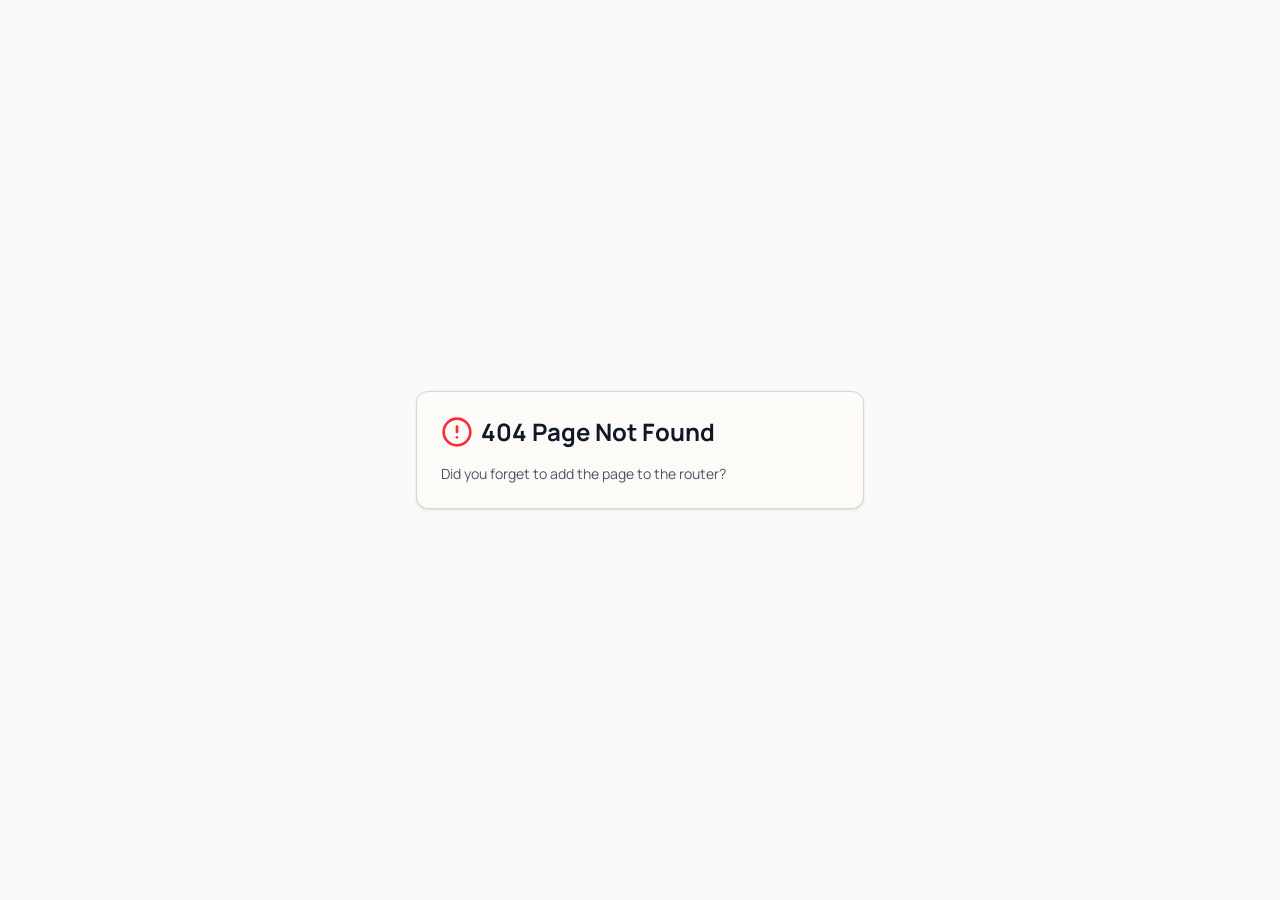
==== index.html @ 112f2d13 "Publish simple personal portfolio" ====
<!DOCTYPE html>
<html lang="en">
  <head>
    <meta charset="UTF-8" />
    <meta name="viewport" content="width=device-width, initial-scale=1.0, maximum-scale=1" />
    <title>Ayush Ganesh Singasane — Portfolio</title>
    <meta name="description" content="Ayush Ganesh Singasane — Portfolio — built on Replit. Update this description to reflect the app." />
    <meta name="robots" content="index, follow" />
    <meta property="og:title" content="Ayush Ganesh Singasane — Portfolio" />
    <meta property="og:description" content="Ayush Ganesh Singasane — Portfolio — built on Replit. Update this description to reflect the app." />
    <meta property="og:type" content="website" />
    <meta name="twitter:card" content="summary_large_image" />
    <meta name="twitter:title" content="Ayush Ganesh Singasane — Portfolio" />
    <meta name="twitter:description" content="Ayush Ganesh Singasane — Portfolio — built on Replit. Update this description to reflect the app." />
    <link rel="icon" type="image/svg+xml" href="/favicon.svg" />
    <link rel="preconnect" href="https://fonts.googleapis.com">
    <link rel="preconnect" href="https://fonts.gstatic.com" crossorigin>
    <link href="https://fonts.googleapis.com/css2?family=Inter:wght@400;500;600;700&display=swap" rel="stylesheet">
    <script type="module" crossorigin src="/assets/index-B_74BCrh.js"></script>
    <link rel="stylesheet" crossorigin href="/assets/index-BmL-UYQY.css">
  </head>
  <body>
    <div id="root"></div>
  </body>
</html>
---- assets/index-BmL-UYQY.css ----
@import"https://fonts.googleapis.com/css2?family=DM+Mono:wght@400;500&family=Manrope:wght@400;500;600;700;800&display=swap";@layer components;@layer properties{@supports (((-webkit-hyphens:none)) and (not (margin-trim:inline))) or ((-moz-orient:inline) and (not (color:rgb(from red r g b)))){*,:before,:after,::backdrop{--tw-translate-x:0;--tw-translate-y:0;--tw-translate-z:0;--tw-rotate-x:initial;--tw-rotate-y:initial;--tw-rotate-z:initial;--tw-skew-x:initial;--tw-skew-y:initial;--tw-space-y-reverse:0;--tw-space-x-reverse:0;--tw-border-style:solid;--tw-leading:initial;--tw-font-weight:initial;--tw-tracking:initial;--tw-ordinal:initial;--tw-slashed-zero:initial;--tw-numeric-figure:initial;--tw-numeric-spacing:initial;--tw-numeric-fraction:initial;--tw-shadow:0 0 #0000;--tw-shadow-color:initial;--tw-shadow-alpha:100%;--tw-inset-shadow:0 0 #0000;--tw-inset-shadow-color:initial;--tw-inset-shadow-alpha:100%;--tw-ring-color:initial;--tw-ring-shadow:0 0 #0000;--tw-inset-ring-color:initial;--tw-inset-ring-shadow:0 0 #0000;--tw-ring-inset:initial;--tw-ring-offset-width:0px;--tw-ring-offset-color:#fff;--tw-ring-offset-shadow:0 0 #0000;--tw-outline-style:solid;--tw-duration:initial;--tw-ease:initial;--tw-content:"";--tw-animation-delay:0s;--tw-animation-direction:normal;--tw-animation-duration:initial;--tw-animation-fill-mode:none;--tw-animation-iteration-count:1;--tw-enter-blur:0;--tw-enter-opacity:1;--tw-enter-rotate:0;--tw-enter-scale:1;--tw-enter-translate-x:0;--tw-enter-translate-y:0;--tw-exit-blur:0;--tw-exit-opacity:1;--tw-exit-rotate:0;--tw-exit-scale:1;--tw-exit-translate-x:0;--tw-exit-translate-y:0}}}@layer theme{:root,:host{--color-red-50:oklch(97.1% .013 17.38);--color-red-300:oklch(80.8% .114 19.571);--color-red-400:oklch(70.4% .191 22.216);--color-red-500:oklch(63.7% .237 25.331);--color-red-600:oklch(57.7% .245 27.325);--color-gray-50:oklch(98.5% .002 247.839);--color-gray-100:oklch(96.7% .003 264.542);--color-gray-600:oklch(44.6% .03 256.802);--color-gray-700:oklch(37.3% .034 259.733);--color-gray-800:oklch(27.8% .033 256.848);--color-gray-900:oklch(21% .034 264.665);--color-black:#000;--color-white:#fff;--spacing:.25rem;--container-sm:24rem;--container-md:28rem;--container-lg:32rem;--text-xs:.75rem;--text-xs--line-height:calc(1 / .75);--text-sm:.875rem;--text-sm--line-height:calc(1.25 / .875);--text-base:1rem;--text-base--line-height: 1.5 ;--text-lg:1.125rem;--text-lg--line-height:calc(1.75 / 1.125);--text-xl:1.25rem;--text-xl--line-height:calc(1.75 / 1.25);--text-2xl:1.5rem;--text-2xl--line-height:calc(2 / 1.5);--font-weight-normal:400;--font-weight-medium:500;--font-weight-semibold:600;--font-weight-bold:700;--tracking-tight:-.025em;--tracking-widest:.1em;--leading-snug:1.375;--leading-normal:1.5;--leading-relaxed:1.625;--radius-sm:.25rem;--radius-md:.375rem;--radius-xl:.75rem;--ease-in-out:cubic-bezier(.4, 0, .2, 1);--animate-spin:spin 1s linear infinite;--animate-pulse:pulse 2s cubic-bezier(.4, 0, .6, 1) infinite;--aspect-video:16 / 9;--default-transition-duration:.15s;--default-transition-timing-function:cubic-bezier(.4, 0, .2, 1);--default-font-family:var(--app-font-sans);--default-mono-font-family:var(--app-font-mono);--color-border:hsl(var(--border))}}@layer base{*,:after,:before,::backdrop{box-sizing:border-box;border:0 solid;margin:0;padding:0}::file-selector-button{box-sizing:border-box;border:0 solid;margin:0;padding:0}html,:host{-webkit-text-size-adjust:100%;tab-size:4;line-height:1.5;font-family:var(--default-font-family,-apple-system, BlinkMacSystemFont, "Segoe UI", Roboto, "Helvetica Neue", "Noto Sans", Arial, sans-serif, "Apple Color Emoji", "Segoe UI Emoji", "Segoe UI Symbol", "Noto Color Emoji");font-feature-settings:var(--default-font-feature-settings,normal);font-variation-settings:var(--default-font-variation-settings,normal);-webkit-tap-highlight-color:transparent}hr{height:0;color:inherit;border-top-width:1px}abbr:where([title]){-webkit-text-decoration:underline dotted;text-decoration:underline dotted}h1,h2,h3,h4,h5,h6{font-size:inherit;font-weight:inherit}a{color:inherit;-webkit-text-decoration:inherit;text-decoration:inherit}b,strong{font-weight:bolder}code,kbd,samp,pre{font-family:var(--default-mono-font-family,ui-monospace, SFMono-Regular, Menlo, Monaco, Consolas, "Liberation Mono", "Courier New", monospace);font-feature-settings:var(--default-mono-font-feature-settings,normal);font-variation-settings:var(--default-mono-font-variation-settings,normal);font-size:1em}small{font-size:80%}sub,sup{vertical-align:baseline;font-size:75%;line-height:0;position:relative}sub{bottom:-.25em}sup{top:-.5em}table{text-indent:0;border-color:inherit;border-collapse:collapse}:-moz-focusring:where(:not(iframe)){outline:auto}progress{vertical-align:baseline}summary{display:list-item}ol,ul,menu{list-style:none}img,svg,video,canvas,audio,iframe,embed,object{vertical-align:middle;display:block}img,video{max-width:100%;height:auto}button,input,select,optgroup,textarea{font:inherit;font-feature-settings:inherit;font-variation-settings:inherit;letter-spacing:inherit;color:inherit;opacity:1;background-color:#0000;border-radius:0}::file-selector-button{font:inherit;font-feature-settings:inherit;font-variation-settings:inherit;letter-spacing:inherit;color:inherit;opacity:1;background-color:#0000;border-radius:0}:where(select:is([multiple],[size])) optgroup{font-weight:bolder}:where(select:is([multiple],[size])) optgroup option{padding-inline-start:20px}::file-selector-button{margin-inline-end:4px}::placeholder{opacity:1}@supports (not ((-webkit-appearance:-apple-pay-button))) or (contain-intrinsic-size:1px){::placeholder{color:currentColor}@supports (color:color-mix(in lab,red,red)){::placeholder{color:color-mix(in oklab,currentcolor 50%,transparent)}}}textarea{resize:vertical}::-webkit-search-decoration{-webkit-appearance:none}::-webkit-date-and-time-value{min-height:1lh;text-align:inherit}::-webkit-datetime-edit{display:inline-flex}::-webkit-datetime-edit-fields-wrapper{padding:0}::-webkit-datetime-edit{padding-block:0}::-webkit-datetime-edit-year-field{padding-block:0}::-webkit-datetime-edit-month-field{padding-block:0}::-webkit-datetime-edit-day-field{padding-block:0}::-webkit-datetime-edit-hour-field{padding-block:0}::-webkit-datetime-edit-minute-field{padding-block:0}::-webkit-datetime-edit-second-field{padding-block:0}::-webkit-datetime-edit-millisecond-field{padding-block:0}::-webkit-datetime-edit-meridiem-field{padding-block:0}::-webkit-calendar-picker-indicator{line-height:1}:-moz-ui-invalid{box-shadow:none}button,input:where([type=button],[type=reset],[type=submit]){appearance:button}::file-selector-button{appearance:button}::-webkit-inner-spin-button{height:auto}::-webkit-outer-spin-button{height:auto}[hidden]:where(:not([hidden=until-found])){display:none!important}*{border-color:hsl(var(--border))}html{scroll-behavior:smooth}body{background-color:hsl(var(--background));font-family:var(--app-font-sans);color:hsl(var(--foreground));-webkit-font-smoothing:antialiased;-moz-osx-font-smoothing:grayscale;min-width:320px;margin:0}a{color:inherit}::selection{background:hsl(var(--primary) / .18)}}@layer utilities{.\@container\/field-group{container:field-group/inline-size}.pointer-events-auto{pointer-events:auto}.pointer-events-none{pointer-events:none}.invisible{visibility:hidden}.sr-only{clip-path:inset(50%);white-space:nowrap;border-width:0;width:1px;height:1px;margin:-1px;padding:0;position:absolute;overflow:hidden}.absolute{position:absolute}.fixed{position:fixed}.relative{position:relative}.static{position:static}.inset-0{inset:0}.inset-x-0{inset-inline:0}.inset-y-0{inset-block:0}.-top-12{top:calc(var(--spacing) * -12)}.top-0{top:0}.top-1\.5{top:calc(var(--spacing) * 1.5)}.top-1\/2{top:50%}.top-2{top:calc(var(--spacing) * 2)}.top-3\.5{top:calc(var(--spacing) * 3.5)}.top-4{top:calc(var(--spacing) * 4)}.top-\[1px\]{top:1px}.top-\[50\%\]{top:50%}.top-\[60\%\]{top:60%}.top-full{top:100%}.-right-12{right:calc(var(--spacing) * -12)}.right-0{right:0}.right-1{right:var(--spacing)}.right-2{right:calc(var(--spacing) * 2)}.right-3{right:calc(var(--spacing) * 3)}.right-4{right:calc(var(--spacing) * 4)}.-bottom-12{bottom:calc(var(--spacing) * -12)}.bottom-0{bottom:0}.-left-12{left:calc(var(--spacing) * -12)}.left-0{left:0}.left-1\/2{left:50%}.left-2{left:calc(var(--spacing) * 2)}.left-\[50\%\]{left:50%}.z-10{z-index:10}.z-20{z-index:20}.z-50{z-index:50}.z-\[1\]{z-index:1}.z-\[100\]{z-index:100}.order-first{order:-9999}.order-last{order:9999}.\!m-0{margin:0!important}.-mx-1{margin-inline:calc(var(--spacing) * -1)}.mx-2{margin-inline:calc(var(--spacing) * 2)}.mx-3\.5{margin-inline:calc(var(--spacing) * 3.5)}.mx-4{margin-inline:calc(var(--spacing) * 4)}.mx-auto{margin-inline:auto}.-my-2{margin-block:calc(var(--spacing) * -2)}.my-0{margin-block:0}.my-0\.5{margin-block:calc(var(--spacing) * .5)}.my-1{margin-block:var(--spacing)}.-mt-4{margin-top:calc(var(--spacing) * -4)}.mt-1\.5{margin-top:calc(var(--spacing) * 1.5)}.mt-2{margin-top:calc(var(--spacing) * 2)}.mt-4{margin-top:calc(var(--spacing) * 4)}.mt-24{margin-top:calc(var(--spacing) * 24)}.mt-auto{margin-top:auto}.mr-2{margin-right:calc(var(--spacing) * 2)}.mb-1{margin-bottom:var(--spacing)}.mb-2{margin-bottom:calc(var(--spacing) * 2)}.mb-3{margin-bottom:calc(var(--spacing) * 3)}.mb-4{margin-bottom:calc(var(--spacing) * 4)}.-ml-4{margin-left:calc(var(--spacing) * -4)}.ml-1{margin-left:var(--spacing)}.ml-4{margin-left:calc(var(--spacing) * 4)}.ml-auto{margin-left:auto}.line-clamp-2{-webkit-line-clamp:2;-webkit-box-orient:vertical;display:-webkit-box;overflow:hidden}.block{display:block}.flex{display:flex}.grid{display:grid}.hidden{display:none}.inline-flex{display:inline-flex}.table{display:table}.aspect-square{aspect-ratio:1}.aspect-video{aspect-ratio:var(--aspect-video)}.size-4{width:calc(var(--spacing) * 4);height:calc(var(--spacing) * 4)}.size-6{width:calc(var(--spacing) * 6);height:calc(var(--spacing) * 6)}.size-8{width:calc(var(--spacing) * 8);height:calc(var(--spacing) * 8)}.size-10{width:calc(var(--spacing) * 10);height:calc(var(--spacing) * 10)}.size-\[--cell-size\]{width:--cell-size;height:--cell-size}.h-1\.5{height:calc(var(--spacing) * 1.5)}.h-2{height:calc(var(--spacing) * 2)}.h-2\.5{height:calc(var(--spacing) * 2.5)}.h-3{height:calc(var(--spacing) * 3)}.h-3\.5{height:calc(var(--spacing) * 3.5)}.h-4{height:calc(var(--spacing) * 4)}.h-5{height:calc(var(--spacing) * 5)}.h-6{height:calc(var(--spacing) * 6)}.h-7{height:calc(var(--spacing) * 7)}.h-8{height:calc(var(--spacing) * 8)}.h-9{height:calc(var(--spacing) * 9)}.h-10{height:calc(var(--spacing) * 10)}.h-12{height:calc(var(--spacing) * 12)}.h-\[--cell-size\]{height:--cell-size}.h-\[1px\]{height:1px}.h-\[var\(--radix-navigation-menu-viewport-height\)\]{height:var(--radix-navigation-menu-viewport-height)}.h-\[var\(--radix-select-trigger-height\)\]{height:var(--radix-select-trigger-height)}.h-auto{height:auto}.h-full{height:100%}.h-px{height:1px}.h-svh{height:100svh}.max-h-\[--radix-context-menu-content-available-height\]{max-height:--radix-context-menu-content-available-height}.max-h-\[--radix-select-content-available-height\]{max-height:--radix-select-content-available-height}.max-h-\[85vh\]{max-height:85vh}.max-h-\[300px\]{max-height:300px}.max-h-\[var\(--radix-dropdown-menu-content-available-height\)\]{max-height:var(--radix-dropdown-menu-content-available-height)}.max-h-screen{max-height:100vh}.min-h-0{min-height:0}.min-h-8{min-height:calc(var(--spacing) * 8)}.min-h-9{min-height:calc(var(--spacing) * 9)}.min-h-10{min-height:calc(var(--spacing) * 10)}.min-h-\[60px\]{min-height:60px}.min-h-screen{min-height:100vh}.min-h-svh{min-height:100svh}.w-0{width:0}.w-1{width:var(--spacing)}.w-2{width:calc(var(--spacing) * 2)}.w-2\.5{width:calc(var(--spacing) * 2.5)}.w-3{width:calc(var(--spacing) * 3)}.w-3\.5{width:calc(var(--spacing) * 3.5)}.w-3\/4{width:75%}.w-4{width:calc(var(--spacing) * 4)}.w-5{width:calc(var(--spacing) * 5)}.w-7{width:calc(var(--spacing) * 7)}.w-8{width:calc(var(--spacing) * 8)}.w-9{width:calc(var(--spacing) * 9)}.w-10{width:calc(var(--spacing) * 10)}.w-64{width:calc(var(--spacing) * 64)}.w-72{width:calc(var(--spacing) * 72)}.w-\[--cell-size\]{width:--cell-size}.w-\[1px\]{width:1px}.w-\[100px\]{width:100px}.w-\[var\(--sidebar-width\)\]{width:var(--sidebar-width)}.w-auto{width:auto}.w-fit{width:fit-content}.w-full{width:100%}.w-max{width:max-content}.w-px{width:1px}.max-w-\[var\(--skeleton-width\)\]{max-width:var(--skeleton-width)}.max-w-lg{max-width:var(--container-lg)}.max-w-max{max-width:max-content}.max-w-md{max-width:var(--container-md)}.max-w-sm{max-width:var(--container-sm)}.min-w-0{min-width:0}.min-w-5{min-width:calc(var(--spacing) * 5)}.min-w-8{min-width:calc(var(--spacing) * 8)}.min-w-9{min-width:calc(var(--spacing) * 9)}.min-w-10{min-width:calc(var(--spacing) * 10)}.min-w-\[--cell-size\]{min-width:--cell-size}.min-w-\[8rem\]{min-width:8rem}.min-w-\[12rem\]{min-width:12rem}.min-w-\[var\(--radix-select-trigger-width\)\]{min-width:var(--radix-select-trigger-width)}.flex-1{flex:1}.shrink-0{flex-shrink:0}.grow{flex-grow:1}.grow-0{flex-grow:0}.basis-full{flex-basis:100%}.caption-bottom{caption-side:bottom}.border-collapse{border-collapse:collapse}.origin-\[--radix-context-menu-content-transform-origin\]{transform-origin:--radix-context-menu-content-transform-origin}.origin-\[--radix-dropdown-menu-content-transform-origin\]{transform-origin:--radix-dropdown-menu-content-transform-origin}.origin-\[--radix-hover-card-content-transform-origin\]{transform-origin:--radix-hover-card-content-transform-origin}.origin-\[--radix-menubar-content-transform-origin\]{transform-origin:--radix-menubar-content-transform-origin}.origin-\[--radix-popover-content-transform-origin\]{transform-origin:--radix-popover-content-transform-origin}.origin-\[--radix-select-content-transform-origin\]{transform-origin:--radix-select-content-transform-origin}.origin-\[--radix-tooltip-content-transform-origin\]{transform-origin:--radix-tooltip-content-transform-origin}.-translate-x-1\/2{--tw-translate-x: -50% ;translate:var(--tw-translate-x) var(--tw-translate-y)}.-translate-x-px{--tw-translate-x:-1px;translate:var(--tw-translate-x) var(--tw-translate-y)}.translate-x-\[-50\%\]{--tw-translate-x:-50%;translate:var(--tw-translate-x) var(--tw-translate-y)}.translate-x-px{--tw-translate-x:1px;translate:var(--tw-translate-x) var(--tw-translate-y)}.-translate-y-1\/2{--tw-translate-y: -50% ;translate:var(--tw-translate-x) var(--tw-translate-y)}.translate-y-\[-50\%\]{--tw-translate-y:-50%;translate:var(--tw-translate-x) var(--tw-translate-y)}.rotate-45{rotate:45deg}.rotate-90{rotate:90deg}.transform{transform:var(--tw-rotate-x,) var(--tw-rotate-y,) var(--tw-rotate-z,) var(--tw-skew-x,) var(--tw-skew-y,)}.animate-caret-blink{animation:1.25s ease-out infinite caret-blink}.animate-in{animation:enter var(--tw-animation-duration,var(--tw-duration,.15s))var(--tw-ease,ease)var(--tw-animation-delay,0s)var(--tw-animation-iteration-count,1)var(--tw-animation-direction,normal)var(--tw-animation-fill-mode,none)}.animate-pulse{animation:var(--animate-pulse)}.animate-spin{animation:var(--animate-spin)}.cursor-default{cursor:default}.cursor-pointer{cursor:pointer}.cursor-text{cursor:text}.touch-none{touch-action:none}.resize-none{resize:none}.list-disc{list-style-type:disc}.list-none{list-style-type:none}.flex-col{flex-direction:column}.flex-col-reverse{flex-direction:column-reverse}.flex-row{flex-direction:row}.flex-wrap{flex-wrap:wrap}.place-content-center{place-content:center}.items-center{align-items:center}.items-end{align-items:flex-end}.items-start{align-items:flex-start}.items-stretch{align-items:stretch}.justify-between{justify-content:space-between}.justify-center{justify-content:center}.justify-start{justify-content:flex-start}.gap-1{gap:var(--spacing)}.gap-1\.5{gap:calc(var(--spacing) * 1.5)}.gap-2{gap:calc(var(--spacing) * 2)}.gap-2\.5{gap:calc(var(--spacing) * 2.5)}.gap-3{gap:calc(var(--spacing) * 3)}.gap-4{gap:calc(var(--spacing) * 4)}.gap-6{gap:calc(var(--spacing) * 6)}.gap-7{gap:calc(var(--spacing) * 7)}:where(.space-y-1\.5>:not(:last-child)){--tw-space-y-reverse:0;margin-block-start:calc(calc(var(--spacing) * 1.5) * var(--tw-space-y-reverse));margin-block-end:calc(calc(var(--spacing) * 1.5) * calc(1 - var(--tw-space-y-reverse)))}:where(.space-y-2>:not(:last-child)){--tw-space-y-reverse:0;margin-block-start:calc(calc(var(--spacing) * 2) * var(--tw-space-y-reverse));margin-block-end:calc(calc(var(--spacing) * 2) * calc(1 - var(--tw-space-y-reverse)))}:where(.space-x-1>:not(:last-child)){--tw-space-x-reverse:0;margin-inline-start:calc(var(--spacing) * var(--tw-space-x-reverse));margin-inline-end:calc(var(--spacing) * calc(1 - var(--tw-space-x-reverse)))}:where(.space-x-4>:not(:last-child)){--tw-space-x-reverse:0;margin-inline-start:calc(calc(var(--spacing) * 4) * var(--tw-space-x-reverse));margin-inline-end:calc(calc(var(--spacing) * 4) * calc(1 - var(--tw-space-x-reverse)))}.self-stretch{align-self:stretch}.overflow-auto{overflow:auto}.overflow-hidden{overflow:hidden}.overflow-x-auto{overflow-x:auto}.overflow-x-hidden{overflow-x:hidden}.overflow-y-auto{overflow-y:auto}.rounded{border-radius:.25rem}.rounded-\[2px\]{border-radius:2px}.rounded-\[calc\(var\(--radius\)-5px\)\]{border-radius:calc(var(--radius) - 5px)}.rounded-\[inherit\]{border-radius:inherit}.rounded-full{border-radius:3.40282e38px}.rounded-lg{border-radius:var(--radius)}.rounded-md{border-radius:var(--radius-md)}.rounded-none{border-radius:0}.rounded-sm{border-radius:var(--radius-sm)}.rounded-xl{border-radius:var(--radius-xl)}.rounded-t-\[10px\]{border-top-left-radius:10px;border-top-right-radius:10px}.rounded-l-md{border-top-left-radius:var(--radius-md);border-bottom-left-radius:var(--radius-md)}.rounded-tl-sm{border-top-left-radius:var(--radius-sm)}.rounded-r-md{border-top-right-radius:var(--radius-md);border-bottom-right-radius:var(--radius-md)}.border{border-style:var(--tw-border-style);border-width:1px}.border-0{border-style:var(--tw-border-style);border-width:0}.border-2{border-style:var(--tw-border-style);border-width:2px}.border-\[1\.5px\]{border-style:var(--tw-border-style);border-width:1.5px}.border-y{border-block-style:var(--tw-border-style);border-block-width:1px}.border-t{border-top-style:var(--tw-border-style);border-top-width:1px}.border-r{border-right-style:var(--tw-border-style);border-right-width:1px}.border-b{border-bottom-style:var(--tw-border-style);border-bottom-width:1px}.border-l{border-left-style:var(--tw-border-style);border-left-width:1px}.border-dashed{--tw-border-style:dashed;border-style:dashed}.\[border-color\:var\(--badge-outline\)\]{border-color:var(--badge-outline)}.\[border-color\:var\(--button-outline\)\]{border-color:var(--button-outline)}.border-\[--color-border\]{border-color:--color-border}.border-border,.border-border\/50{border-color:hsl(var(--border))}@supports (color:color-mix(in lab,red,red)){.border-border\/50{border-color:color-mix(in oklab,hsl(var(--border)) 50%,transparent)}}.border-input{border-color:hsl(var(--input))}.border-primary,.border-primary\/50{border-color:hsl(var(--primary))}@supports (color:color-mix(in lab,red,red)){.border-primary\/50{border-color:color-mix(in oklab,hsl(var(--primary)) 50%,transparent)}}.border-transparent{border-color:#0000}.border-t-transparent{border-top-color:#0000}.border-l-transparent{border-left-color:#0000}.bg-\[--color-bg\]{background-color:--color-bg}.bg-accent{background-color:hsl(var(--accent))}.bg-background{background-color:hsl(var(--background))}.bg-black\/80{background-color:#000c}@supports (color:color-mix(in lab,red,red)){.bg-black\/80{background-color:color-mix(in oklab,var(--color-black) 80%,transparent)}}.bg-border{background-color:hsl(var(--border))}.bg-card{background-color:hsl(var(--card))}.bg-foreground{background-color:hsl(var(--foreground))}.bg-gray-50{background-color:var(--color-gray-50)}.bg-gray-100{background-color:var(--color-gray-100)}.bg-gray-900{background-color:var(--color-gray-900)}.bg-input{background-color:hsl(var(--input))}.bg-muted,.bg-muted\/50{background-color:hsl(var(--muted))}@supports (color:color-mix(in lab,red,red)){.bg-muted\/50{background-color:color-mix(in oklab,hsl(var(--muted)) 50%,transparent)}}.bg-primary,.bg-primary\/10{background-color:hsl(var(--primary))}@supports (color:color-mix(in lab,red,red)){.bg-primary\/10{background-color:color-mix(in oklab,hsl(var(--primary)) 10%,transparent)}}.bg-primary\/20{background-color:hsl(var(--primary))}@supports (color:color-mix(in lab,red,red)){.bg-primary\/20{background-color:color-mix(in oklab,hsl(var(--primary)) 20%,transparent)}}.bg-secondary{background-color:hsl(var(--secondary))}.bg-transparent{background-color:#0000}.fill-current{fill:currentColor}.fill-primary{fill:hsl(var(--primary))}.p-0{padding:0}.p-1{padding:var(--spacing)}.p-2{padding:calc(var(--spacing) * 2)}.p-3{padding:calc(var(--spacing) * 3)}.p-4{padding:calc(var(--spacing) * 4)}.p-6{padding:calc(var(--spacing) * 6)}.p-\[1px\]{padding:1px}.px-1{padding-inline:var(--spacing)}.px-1\.5{padding-inline:calc(var(--spacing) * 1.5)}.px-2{padding-inline:calc(var(--spacing) * 2)}.px-2\.5{padding-inline:calc(var(--spacing) * 2.5)}.px-3{padding-inline:calc(var(--spacing) * 3)}.px-4{padding-inline:calc(var(--spacing) * 4)}.px-8{padding-inline:calc(var(--spacing) * 8)}.px-\[--cell-size\]{padding-inline:--cell-size}.py-0\.5{padding-block:calc(var(--spacing) * .5)}.py-1{padding-block:var(--spacing)}.py-1\.5{padding-block:calc(var(--spacing) * 1.5)}.py-2{padding-block:calc(var(--spacing) * 2)}.py-3{padding-block:calc(var(--spacing) * 3)}.py-4{padding-block:calc(var(--spacing) * 4)}.py-6{padding-block:calc(var(--spacing) * 6)}.pt-0{padding-top:0}.pt-3{padding-top:calc(var(--spacing) * 3)}.pt-4{padding-top:calc(var(--spacing) * 4)}.pt-6{padding-top:calc(var(--spacing) * 6)}.pr-1{padding-right:var(--spacing)}.pr-2{padding-right:calc(var(--spacing) * 2)}.pr-2\.5{padding-right:calc(var(--spacing) * 2.5)}.pr-3{padding-right:calc(var(--spacing) * 3)}.pr-8{padding-right:calc(var(--spacing) * 8)}.pb-3{padding-bottom:calc(var(--spacing) * 3)}.pb-4{padding-bottom:calc(var(--spacing) * 4)}.pl-2{padding-left:calc(var(--spacing) * 2)}.pl-2\.5{padding-left:calc(var(--spacing) * 2.5)}.pl-3{padding-left:calc(var(--spacing) * 3)}.pl-4{padding-left:calc(var(--spacing) * 4)}.pl-8{padding-left:calc(var(--spacing) * 8)}.text-center{text-align:center}.text-left{text-align:left}.align-middle{vertical-align:middle}.font-mono{font-family:var(--app-font-mono)}.font-sans{font-family:var(--app-font-sans)}.text-2xl{font-size:var(--text-2xl);line-height:var(--tw-leading,var(--text-2xl--line-height))}.text-base{font-size:var(--text-base);line-height:var(--tw-leading,var(--text-base--line-height))}.text-lg{font-size:var(--text-lg);line-height:var(--tw-leading,var(--text-lg--line-height))}.text-sm{font-size:var(--text-sm);line-height:var(--tw-leading,var(--text-sm--line-height))}.text-sm\/relaxed{font-size:var(--text-sm);line-height:var(--leading-relaxed)}.text-xl{font-size:var(--text-xl);line-height:var(--tw-leading,var(--text-xl--line-height))}.text-xs{font-size:var(--text-xs);line-height:var(--tw-leading,var(--text-xs--line-height))}.text-\[0\.8rem\]{font-size:.8rem}.leading-none{--tw-leading:1;line-height:1}.leading-normal{--tw-leading:var(--leading-normal);line-height:var(--leading-normal)}.leading-snug{--tw-leading:var(--leading-snug);line-height:var(--leading-snug)}.font-bold{--tw-font-weight:var(--font-weight-bold);font-weight:var(--font-weight-bold)}.font-medium{--tw-font-weight:var(--font-weight-medium);font-weight:var(--font-weight-medium)}.font-normal{--tw-font-weight:var(--font-weight-normal);font-weight:var(--font-weight-normal)}.font-semibold{--tw-font-weight:var(--font-weight-semibold);font-weight:var(--font-weight-semibold)}.tracking-tight{--tw-tracking:var(--tracking-tight);letter-spacing:var(--tracking-tight)}.tracking-widest{--tw-tracking:var(--tracking-widest);letter-spacing:var(--tracking-widest)}.text-balance{text-wrap:balance}.break-words{overflow-wrap:break-word}.whitespace-nowrap{white-space:nowrap}.text-accent-foreground{color:hsl(var(--accent-foreground))}.text-card-foreground{color:hsl(var(--card-foreground))}.text-current{color:currentColor}.text-foreground,.text-foreground\/50{color:hsl(var(--foreground))}@supports (color:color-mix(in lab,red,red)){.text-foreground\/50{color:color-mix(in oklab,hsl(var(--foreground)) 50%,transparent)}}.text-gray-600{color:var(--color-gray-600)}.text-gray-800{color:var(--color-gray-800)}.text-gray-900{color:var(--color-gray-900)}.text-muted-foreground{color:hsl(var(--muted-foreground))}.text-primary{color:hsl(var(--primary))}.text-primary-foreground{color:hsl(var(--primary-foreground))}.text-red-500{color:var(--color-red-500)}.text-secondary-foreground{color:hsl(var(--secondary-foreground))}.text-white{color:var(--color-white)}.tabular-nums{--tw-numeric-spacing:tabular-nums;font-variant-numeric:var(--tw-ordinal,) var(--tw-slashed-zero,) var(--tw-numeric-figure,) var(--tw-numeric-spacing,) var(--tw-numeric-fraction,)}.underline-offset-4{text-underline-offset:4px}.opacity-0{opacity:0}.opacity-50{opacity:.5}.opacity-60{opacity:.6}.opacity-70{opacity:.7}.opacity-90{opacity:.9}.shadow{--tw-shadow:0 1px 3px 0 var(--tw-shadow-color,#0000001a), 0 1px 2px -1px var(--tw-shadow-color,#0000001a);box-shadow:var(--tw-inset-shadow),var(--tw-inset-ring-shadow),var(--tw-ring-offset-shadow),var(--tw-ring-shadow),var(--tw-shadow)}.shadow-\[0_0_0_1px_hsl\(var\(--sidebar-border\)\)\]{--tw-shadow:0 0 0 1px var(--tw-shadow-color,hsl(var(--sidebar-border)));box-shadow:var(--tw-inset-shadow),var(--tw-inset-ring-shadow),var(--tw-ring-offset-shadow),var(--tw-ring-shadow),var(--tw-shadow)}.shadow-lg{--tw-shadow:0 10px 15px -3px var(--tw-shadow-color,#0000001a), 0 4px 6px -4px var(--tw-shadow-color,#0000001a);box-shadow:var(--tw-inset-shadow),var(--tw-inset-ring-shadow),var(--tw-ring-offset-shadow),var(--tw-ring-shadow),var(--tw-shadow)}.shadow-md{--tw-shadow:0 4px 6px -1px var(--tw-shadow-color,#0000001a), 0 2px 4px -2px var(--tw-shadow-color,#0000001a);box-shadow:var(--tw-inset-shadow),var(--tw-inset-ring-shadow),var(--tw-ring-offset-shadow),var(--tw-ring-shadow),var(--tw-shadow)}.shadow-none{--tw-shadow:0 0 #0000;box-shadow:var(--tw-inset-shadow),var(--tw-inset-ring-shadow),var(--tw-ring-offset-shadow),var(--tw-ring-shadow),var(--tw-shadow)}.shadow-sm{--tw-shadow:0 1px 3px 0 var(--tw-shadow-color,#0000001a), 0 1px 2px -1px var(--tw-shadow-color,#0000001a);box-shadow:var(--tw-inset-shadow),var(--tw-inset-ring-shadow),var(--tw-ring-offset-shadow),var(--tw-ring-shadow),var(--tw-shadow)}.shadow-xl{--tw-shadow:0 20px 25px -5px var(--tw-shadow-color,#0000001a), 0 8px 10px -6px var(--tw-shadow-color,#0000001a);box-shadow:var(--tw-inset-shadow),var(--tw-inset-ring-shadow),var(--tw-ring-offset-shadow),var(--tw-ring-shadow),var(--tw-shadow)}.shadow-xs{--tw-shadow:0 1px 2px 0 var(--tw-shadow-color,#0000000d);box-shadow:var(--tw-inset-shadow),var(--tw-inset-ring-shadow),var(--tw-ring-offset-shadow),var(--tw-ring-shadow),var(--tw-shadow)}.ring-0{--tw-ring-shadow:var(--tw-ring-inset,) 0 0 0 calc(0px + var(--tw-ring-offset-width)) var(--tw-ring-color,currentcolor);box-shadow:var(--tw-inset-shadow),var(--tw-inset-ring-shadow),var(--tw-ring-offset-shadow),var(--tw-ring-shadow),var(--tw-shadow)}.ring-1{--tw-ring-shadow:var(--tw-ring-inset,) 0 0 0 calc(1px + var(--tw-ring-offset-width)) var(--tw-ring-color,currentcolor);box-shadow:var(--tw-inset-shadow),var(--tw-inset-ring-shadow),var(--tw-ring-offset-shadow),var(--tw-ring-shadow),var(--tw-shadow)}.ring-ring{--tw-ring-color:hsl(var(--ring))}.ring-offset-background{--tw-ring-offset-color:hsl(var(--background))}.outline-hidden{--tw-outline-style:none;outline-style:none}@media(forced-colors:active){.outline-hidden{outline-offset:2px;outline:2px solid #0000}}.outline{outline-style:var(--tw-outline-style);outline-width:1px}.outline-2{outline-style:var(--tw-outline-style);outline-width:2px}.outline-offset-2{outline-offset:2px}.outline-transparent{outline-color:#0000}.transition{transition-property:color,background-color,border-color,outline-color,text-decoration-color,fill,stroke,--tw-gradient-from,--tw-gradient-via,--tw-gradient-to,opacity,box-shadow,transform,translate,scale,rotate,filter,-webkit-backdrop-filter,backdrop-filter,display,content-visibility,overlay,pointer-events;transition-timing-function:var(--tw-ease,var(--default-transition-timing-function));transition-duration:var(--tw-duration,var(--default-transition-duration))}.transition-\[color\,box-shadow\]{transition-property:color,box-shadow;transition-timing-function:var(--tw-ease,var(--default-transition-timing-function));transition-duration:var(--tw-duration,var(--default-transition-duration))}.transition-\[left\,right\,width\]{transition-property:left,right,width;transition-timing-function:var(--tw-ease,var(--default-transition-timing-function));transition-duration:var(--tw-duration,var(--default-transition-duration))}.transition-\[margin\,opacity\]{transition-property:margin,opacity;transition-timing-function:var(--tw-ease,var(--default-transition-timing-function));transition-duration:var(--tw-duration,var(--default-transition-duration))}.transition-\[width\,height\,padding\]{transition-property:width,height,padding;transition-timing-function:var(--tw-ease,var(--default-transition-timing-function));transition-duration:var(--tw-duration,var(--default-transition-duration))}.transition-\[width\]{transition-property:width;transition-timing-function:var(--tw-ease,var(--default-transition-timing-function));transition-duration:var(--tw-duration,var(--default-transition-duration))}.transition-all{transition-property:all;transition-timing-function:var(--tw-ease,var(--default-transition-timing-function));transition-duration:var(--tw-duration,var(--default-transition-duration))}.transition-colors{transition-property:color,background-color,border-color,outline-color,text-decoration-color,fill,stroke,--tw-gradient-from,--tw-gradient-via,--tw-gradient-to;transition-timing-function:var(--tw-ease,var(--default-transition-timing-function));transition-duration:var(--tw-duration,var(--default-transition-duration))}.transition-opacity{transition-property:opacity;transition-timing-function:var(--tw-ease,var(--default-transition-timing-function));transition-duration:var(--tw-duration,var(--default-transition-duration))}.transition-transform{transition-property:transform,translate,scale,rotate;transition-timing-function:var(--tw-ease,var(--default-transition-timing-function));transition-duration:var(--tw-duration,var(--default-transition-duration))}.delay-1{transition-delay:1ms}.delay-2{transition-delay:2ms}.duration-100{--tw-duration:.1s;transition-duration:.1s}.duration-200{--tw-duration:.2s;transition-duration:.2s}.duration-300{--tw-duration:.3s;transition-duration:.3s}.duration-1000{--tw-duration:1s;transition-duration:1s}.ease-in-out{--tw-ease:var(--ease-in-out);transition-timing-function:var(--ease-in-out)}.ease-linear{--tw-ease:linear;transition-timing-function:linear}.delay-1{--tw-animation-delay: 1ms ;animation-delay:1ms}.delay-2{--tw-animation-delay: 2ms ;animation-delay:2ms}.fade-in-0{--tw-enter-opacity:0}.outline-none{--tw-outline-style:none;outline-style:none}.select-none{-webkit-user-select:none;user-select:none}.zoom-in-95{--tw-enter-scale:.95}.\[--cell-size\:2rem\]{--cell-size:2rem}.group-focus-within\/menu-item\:opacity-100:is(:where(.group\/menu-item):focus-within *){opacity:1}@media(hover:hover){.group-hover\:opacity-100:is(:where(.group):hover *),.group-hover\/menu-item\:opacity-100:is(:where(.group\/menu-item):hover *){opacity:1}}.group-has-data-\[sidebar\=menu-action\]\/menu-item\:pr-8:is(:where(.group\/menu-item):has([data-sidebar=menu-action]) *){padding-right:calc(var(--spacing) * 8)}.group-has-\[\[data-orientation\=horizontal\]\]\/field\:text-balance:is(:where(.group\/field):has([data-orientation=horizontal]) *){text-wrap:balance}.group-has-\[\[data-slot\=item-description\]\]\/item\:translate-y-0\.5:is(:where(.group\/item):has([data-slot=item-description]) *){--tw-translate-y:calc(var(--spacing) * .5);translate:var(--tw-translate-x) var(--tw-translate-y)}.group-has-\[\[data-slot\=item-description\]\]\/item\:self-start:is(:where(.group\/item):has([data-slot=item-description]) *){align-self:flex-start}.group-has-\[\>input\]\/input-group\:pt-2\.5:is(:where(.group\/input-group):has(>input) *){padding-top:calc(var(--spacing) * 2.5)}.group-has-\[\>input\]\/input-group\:pb-2\.5:is(:where(.group\/input-group):has(>input) *){padding-bottom:calc(var(--spacing) * 2.5)}.group-data-\[collapsible\=icon\]\:-mt-8:is(:where(.group)[data-collapsible=icon] *){margin-top:calc(var(--spacing) * -8)}.group-data-\[collapsible\=icon\]\:hidden:is(:where(.group)[data-collapsible=icon] *){display:none}.group-data-\[collapsible\=icon\]\:h-8\!:is(:where(.group)[data-collapsible=icon] *){height:calc(var(--spacing) * 8)!important}.group-data-\[collapsible\=icon\]\:w-8\!:is(:where(.group)[data-collapsible=icon] *){width:calc(var(--spacing) * 8)!important}.group-data-\[collapsible\=icon\]\:w-\[calc\(var\(--sidebar-width-icon\)\+var\(--spacing-4\)\)\]:is(:where(.group)[data-collapsible=icon] *){width:calc(var(--sidebar-width-icon) + var(--spacing-4))}.group-data-\[collapsible\=icon\]\:w-\[calc\(var\(--sidebar-width-icon\)\+var\(--spacing-4\)\+2px\)\]:is(:where(.group)[data-collapsible=icon] *){width:calc(var(--sidebar-width-icon) + var(--spacing-4) + 2px)}.group-data-\[collapsible\=icon\]\:w-\[var\(--sidebar-width-icon\)\]:is(:where(.group)[data-collapsible=icon] *){width:var(--sidebar-width-icon)}.group-data-\[collapsible\=icon\]\:overflow-hidden:is(:where(.group)[data-collapsible=icon] *){overflow:hidden}.group-data-\[collapsible\=icon\]\:p-0\!:is(:where(.group)[data-collapsible=icon] *){padding:0!important}.group-data-\[collapsible\=icon\]\:p-2\!:is(:where(.group)[data-collapsible=icon] *){padding:calc(var(--spacing) * 2)!important}.group-data-\[collapsible\=icon\]\:opacity-0:is(:where(.group)[data-collapsible=icon] *){opacity:0}.group-data-\[collapsible\=offcanvas\]\:right-\[calc\(var\(--sidebar-width\)\*-1\)\]:is(:where(.group)[data-collapsible=offcanvas] *){right:calc(var(--sidebar-width) * -1)}.group-data-\[collapsible\=offcanvas\]\:left-\[calc\(var\(--sidebar-width\)\*-1\)\]:is(:where(.group)[data-collapsible=offcanvas] *){left:calc(var(--sidebar-width) * -1)}.group-data-\[collapsible\=offcanvas\]\:w-0:is(:where(.group)[data-collapsible=offcanvas] *){width:0}.group-data-\[collapsible\=offcanvas\]\:translate-x-0:is(:where(.group)[data-collapsible=offcanvas] *){--tw-translate-x:0px;translate:var(--tw-translate-x) var(--tw-translate-y)}.group-data-\[disabled\=true\]\/field\:opacity-50:is(:where(.group\/field)[data-disabled=true] *),.group-data-\[disabled\=true\]\/input-group\:opacity-50:is(:where(.group\/input-group)[data-disabled=true] *){opacity:.5}.group-data-\[focused\=true\]\/day\:relative:is(:where(.group\/day)[data-focused=true] *){position:relative}.group-data-\[focused\=true\]\/day\:z-10:is(:where(.group\/day)[data-focused=true] *){z-index:10}.group-data-\[focused\=true\]\/day\:border-ring:is(:where(.group\/day)[data-focused=true] *){border-color:hsl(var(--ring))}.group-data-\[focused\=true\]\/day\:ring-\[3px\]:is(:where(.group\/day)[data-focused=true] *){--tw-ring-shadow:var(--tw-ring-inset,) 0 0 0 calc(3px + var(--tw-ring-offset-width)) var(--tw-ring-color,currentcolor);box-shadow:var(--tw-inset-shadow),var(--tw-inset-ring-shadow),var(--tw-ring-offset-shadow),var(--tw-ring-shadow),var(--tw-shadow)}.group-data-\[focused\=true\]\/day\:ring-ring\/50:is(:where(.group\/day)[data-focused=true] *){--tw-ring-color:hsl(var(--ring))}@supports (color:color-mix(in lab,red,red)){.group-data-\[focused\=true\]\/day\:ring-ring\/50:is(:where(.group\/day)[data-focused=true] *){--tw-ring-color:color-mix(in oklab, hsl(var(--ring)) 50%, transparent)}}.group-data-\[side\=left\]\:-right-4:is(:where(.group)[data-side=left] *){right:calc(var(--spacing) * -4)}.group-data-\[side\=left\]\:border-r:is(:where(.group)[data-side=left] *){border-right-style:var(--tw-border-style);border-right-width:1px}.group-data-\[side\=right\]\:left-0:is(:where(.group)[data-side=right] *){left:0}.group-data-\[side\=right\]\:rotate-180:is(:where(.group)[data-side=right] *){rotate:180deg}.group-data-\[side\=right\]\:border-l:is(:where(.group)[data-side=right] *){border-left-style:var(--tw-border-style);border-left-width:1px}.group-data-\[state\=open\]\:rotate-180:is(:where(.group)[data-state=open] *){rotate:180deg}.group-data-\[variant\=floating\]\:rounded-lg:is(:where(.group)[data-variant=floating] *){border-radius:var(--radius)}.group-data-\[variant\=floating\]\:border:is(:where(.group)[data-variant=floating] *){border-style:var(--tw-border-style);border-width:1px}.group-data-\[variant\=floating\]\:shadow-sm:is(:where(.group)[data-variant=floating] *){--tw-shadow:0 1px 3px 0 var(--tw-shadow-color,#0000001a), 0 1px 2px -1px var(--tw-shadow-color,#0000001a);box-shadow:var(--tw-inset-shadow),var(--tw-inset-ring-shadow),var(--tw-ring-offset-shadow),var(--tw-ring-shadow),var(--tw-shadow)}.group-data-\[variant\=outline\]\/field-group\:-mb-2:is(:where(.group\/field-group)[data-variant=outline] *){margin-bottom:calc(var(--spacing) * -2)}.group-\[\.destructive\]\:border-muted\/40:is(:where(.group).destructive *){border-color:hsl(var(--muted))}@supports (color:color-mix(in lab,red,red)){.group-\[\.destructive\]\:border-muted\/40:is(:where(.group).destructive *){border-color:color-mix(in oklab,hsl(var(--muted)) 40%,transparent)}}.group-\[\.destructive\]\:text-red-300:is(:where(.group).destructive *){color:var(--color-red-300)}.group-\[\.toast\]\:bg-muted:is(:where(.group).toast *){background-color:hsl(var(--muted))}.group-\[\.toast\]\:bg-primary:is(:where(.group).toast *){background-color:hsl(var(--primary))}.group-\[\.toast\]\:text-muted-foreground:is(:where(.group).toast *){color:hsl(var(--muted-foreground))}.group-\[\.toast\]\:text-primary-foreground:is(:where(.group).toast *){color:hsl(var(--primary-foreground))}.group-\[\.toaster\]\:border-border:is(:where(.group).toaster *){border-color:hsl(var(--border))}.group-\[\.toaster\]\:bg-background:is(:where(.group).toaster *){background-color:hsl(var(--background))}.group-\[\.toaster\]\:text-foreground:is(:where(.group).toaster *){color:hsl(var(--foreground))}.group-\[\.toaster\]\:shadow-lg:is(:where(.group).toaster *){--tw-shadow:0 10px 15px -3px var(--tw-shadow-color,#0000001a), 0 4px 6px -4px var(--tw-shadow-color,#0000001a);box-shadow:var(--tw-inset-shadow),var(--tw-inset-ring-shadow),var(--tw-ring-offset-shadow),var(--tw-ring-shadow),var(--tw-shadow)}.peer-disabled\:cursor-not-allowed:is(:where(.peer):disabled~*){cursor:not-allowed}.peer-disabled\:opacity-70:is(:where(.peer):disabled~*){opacity:.7}.peer-data-\[size\=default\]\/menu-button\:top-1\.5:is(:where(.peer\/menu-button)[data-size=default]~*){top:calc(var(--spacing) * 1.5)}.peer-data-\[size\=lg\]\/menu-button\:top-2\.5:is(:where(.peer\/menu-button)[data-size=lg]~*){top:calc(var(--spacing) * 2.5)}.peer-data-\[size\=sm\]\/menu-button\:top-1:is(:where(.peer\/menu-button)[data-size=sm]~*){top:var(--spacing)}.file\:border-0::file-selector-button{border-style:var(--tw-border-style);border-width:0}.file\:bg-transparent::file-selector-button{background-color:#0000}.file\:text-sm::file-selector-button{font-size:var(--text-sm);line-height:var(--tw-leading,var(--text-sm--line-height))}.file\:font-medium::file-selector-button{--tw-font-weight:var(--font-weight-medium);font-weight:var(--font-weight-medium)}.file\:text-foreground::file-selector-button{color:hsl(var(--foreground))}.placeholder\:text-muted-foreground::placeholder{color:hsl(var(--muted-foreground))}.after\:absolute:after{content:var(--tw-content);position:absolute}.after\:-inset-2:after{content:var(--tw-content);inset:calc(var(--spacing) * -2)}.after\:inset-y-0:after{content:var(--tw-content);inset-block:0}.after\:left-1\/2:after{content:var(--tw-content);left:50%}.after\:w-1:after{content:var(--tw-content);width:var(--spacing)}.after\:w-\[2px\]:after{content:var(--tw-content);width:2px}.after\:-translate-x-1\/2:after{content:var(--tw-content);--tw-translate-x: -50% ;translate:var(--tw-translate-x) var(--tw-translate-y)}.group-data-\[collapsible\=offcanvas\]\:after\:left-full:is(:where(.group)[data-collapsible=offcanvas] *):after{content:var(--tw-content);left:100%}.first\:rounded-l-md:first-child{border-top-left-radius:var(--radius-md);border-bottom-left-radius:var(--radius-md)}.first\:border-l:first-child{border-left-style:var(--tw-border-style);border-left-width:1px}.last\:mt-0:last-child{margin-top:0}.last\:rounded-r-md:last-child{border-top-right-radius:var(--radius-md);border-bottom-right-radius:var(--radius-md)}@media(hover:hover){.hover\:bg-accent:hover{background-color:hsl(var(--accent))}.hover\:bg-gray-700:hover{background-color:var(--color-gray-700)}.hover\:bg-muted:hover,.hover\:bg-muted\/50:hover{background-color:hsl(var(--muted))}@supports (color:color-mix(in lab,red,red)){.hover\:bg-muted\/50:hover{background-color:color-mix(in oklab,hsl(var(--muted)) 50%,transparent)}}.hover\:bg-secondary:hover{background-color:hsl(var(--secondary))}.hover\:text-accent-foreground:hover{color:hsl(var(--accent-foreground))}.hover\:text-foreground:hover{color:hsl(var(--foreground))}.hover\:text-muted-foreground:hover{color:hsl(var(--muted-foreground))}.hover\:underline:hover{text-decoration-line:underline}.hover\:opacity-100:hover{opacity:1}.hover\:shadow-\[0_0_0_1px_hsl\(var\(--sidebar-accent\)\)\]:hover{--tw-shadow:0 0 0 1px var(--tw-shadow-color,hsl(var(--sidebar-accent)));box-shadow:var(--tw-inset-shadow),var(--tw-inset-ring-shadow),var(--tw-ring-offset-shadow),var(--tw-ring-shadow),var(--tw-shadow)}.group-\[\.destructive\]\:hover\:text-red-50:is(:where(.group).destructive *):hover{color:var(--color-red-50)}}.focus\:bg-accent:focus{background-color:hsl(var(--accent))}.focus\:text-accent-foreground:focus{color:hsl(var(--accent-foreground))}.focus\:opacity-100:focus{opacity:1}.focus\:ring-1:focus{--tw-ring-shadow:var(--tw-ring-inset,) 0 0 0 calc(1px + var(--tw-ring-offset-width)) var(--tw-ring-color,currentcolor);box-shadow:var(--tw-inset-shadow),var(--tw-inset-ring-shadow),var(--tw-ring-offset-shadow),var(--tw-ring-shadow),var(--tw-shadow)}.focus\:ring-2:focus{--tw-ring-shadow:var(--tw-ring-inset,) 0 0 0 calc(2px + var(--tw-ring-offset-width)) var(--tw-ring-color,currentcolor);box-shadow:var(--tw-inset-shadow),var(--tw-inset-ring-shadow),var(--tw-ring-offset-shadow),var(--tw-ring-shadow),var(--tw-shadow)}.focus\:ring-ring:focus{--tw-ring-color:hsl(var(--ring))}.focus\:ring-offset-2:focus{--tw-ring-offset-width:2px;--tw-ring-offset-shadow:var(--tw-ring-inset,) 0 0 0 var(--tw-ring-offset-width) var(--tw-ring-offset-color)}.focus\:outline-none:focus{--tw-outline-style:none;outline-style:none}.group-\[\.destructive\]\:focus\:ring-red-400:is(:where(.group).destructive *):focus{--tw-ring-color:var(--color-red-400)}.group-\[\.destructive\]\:focus\:ring-offset-red-600:is(:where(.group).destructive *):focus{--tw-ring-offset-color:var(--color-red-600)}.focus-visible\:border-ring:focus-visible{border-color:hsl(var(--ring))}.focus-visible\:ring-0:focus-visible{--tw-ring-shadow:var(--tw-ring-inset,) 0 0 0 calc(0px + var(--tw-ring-offset-width)) var(--tw-ring-color,currentcolor);box-shadow:var(--tw-inset-shadow),var(--tw-inset-ring-shadow),var(--tw-ring-offset-shadow),var(--tw-ring-shadow),var(--tw-shadow)}.focus-visible\:ring-1:focus-visible{--tw-ring-shadow:var(--tw-ring-inset,) 0 0 0 calc(1px + var(--tw-ring-offset-width)) var(--tw-ring-color,currentcolor);box-shadow:var(--tw-inset-shadow),var(--tw-inset-ring-shadow),var(--tw-ring-offset-shadow),var(--tw-ring-shadow),var(--tw-shadow)}.focus-visible\:ring-2:focus-visible{--tw-ring-shadow:var(--tw-ring-inset,) 0 0 0 calc(2px + var(--tw-ring-offset-width)) var(--tw-ring-color,currentcolor);box-shadow:var(--tw-inset-shadow),var(--tw-inset-ring-shadow),var(--tw-ring-offset-shadow),var(--tw-ring-shadow),var(--tw-shadow)}.focus-visible\:ring-\[3px\]:focus-visible{--tw-ring-shadow:var(--tw-ring-inset,) 0 0 0 calc(3px + var(--tw-ring-offset-width)) var(--tw-ring-color,currentcolor);box-shadow:var(--tw-inset-shadow),var(--tw-inset-ring-shadow),var(--tw-ring-offset-shadow),var(--tw-ring-shadow),var(--tw-shadow)}.focus-visible\:ring-ring:focus-visible,.focus-visible\:ring-ring\/50:focus-visible{--tw-ring-color:hsl(var(--ring))}@supports (color:color-mix(in lab,red,red)){.focus-visible\:ring-ring\/50:focus-visible{--tw-ring-color:color-mix(in oklab, hsl(var(--ring)) 50%, transparent)}}.focus-visible\:ring-offset-1:focus-visible{--tw-ring-offset-width:1px;--tw-ring-offset-shadow:var(--tw-ring-inset,) 0 0 0 var(--tw-ring-offset-width) var(--tw-ring-offset-color)}.focus-visible\:ring-offset-2:focus-visible{--tw-ring-offset-width:2px;--tw-ring-offset-shadow:var(--tw-ring-inset,) 0 0 0 var(--tw-ring-offset-width) var(--tw-ring-offset-color)}.focus-visible\:ring-offset-background:focus-visible{--tw-ring-offset-color:hsl(var(--background))}.focus-visible\:outline-none:focus-visible{--tw-outline-style:none;outline-style:none}.active\:shadow-none:active{--tw-shadow:0 0 #0000;box-shadow:var(--tw-inset-shadow),var(--tw-inset-ring-shadow),var(--tw-ring-offset-shadow),var(--tw-ring-shadow),var(--tw-shadow)}.disabled\:pointer-events-none:disabled{pointer-events:none}.disabled\:cursor-not-allowed:disabled{cursor:not-allowed}.disabled\:opacity-50:disabled{opacity:.5}:where([data-side=left]) .in-data-\[side\=left\]\:cursor-w-resize{cursor:w-resize}:where([data-side=right]) .in-data-\[side\=right\]\:cursor-e-resize{cursor:e-resize}.has-focus\:border-ring:has(:focus){border-color:hsl(var(--ring))}.has-focus\:ring-\[3px\]:has(:focus){--tw-ring-shadow:var(--tw-ring-inset,) 0 0 0 calc(3px + var(--tw-ring-offset-width)) var(--tw-ring-color,currentcolor);box-shadow:var(--tw-inset-shadow),var(--tw-inset-ring-shadow),var(--tw-ring-offset-shadow),var(--tw-ring-shadow),var(--tw-shadow)}.has-focus\:ring-ring\/50:has(:focus){--tw-ring-color:hsl(var(--ring))}@supports (color:color-mix(in lab,red,red)){.has-focus\:ring-ring\/50:has(:focus){--tw-ring-color:color-mix(in oklab, hsl(var(--ring)) 50%, transparent)}}.has-data-\[state\=checked\]\:border-primary:has([data-state=checked]){border-color:hsl(var(--primary))}.has-data-\[state\=checked\]\:bg-primary\/5:has([data-state=checked]){background-color:hsl(var(--primary))}@supports (color:color-mix(in lab,red,red)){.has-data-\[state\=checked\]\:bg-primary\/5:has([data-state=checked]){background-color:color-mix(in oklab,hsl(var(--primary)) 5%,transparent)}}.has-\[\:disabled\]\:opacity-50:has(:disabled){opacity:.5}.has-\[\[data-slot\=input-group-control\]\:focus-visible\]\:ring-1:has([data-slot=input-group-control]:focus-visible){--tw-ring-shadow:var(--tw-ring-inset,) 0 0 0 calc(1px + var(--tw-ring-offset-width)) var(--tw-ring-color,currentcolor);box-shadow:var(--tw-inset-shadow),var(--tw-inset-ring-shadow),var(--tw-ring-offset-shadow),var(--tw-ring-shadow),var(--tw-shadow)}.has-\[\[data-slot\=input-group-control\]\:focus-visible\]\:ring-ring:has([data-slot=input-group-control]:focus-visible){--tw-ring-color:hsl(var(--ring))}.has-\[\>\[data-align\=block-end\]\]\:h-auto:has(>[data-align=block-end]){height:auto}.has-\[\>\[data-align\=block-end\]\]\:flex-col:has(>[data-align=block-end]){flex-direction:column}.has-\[\>\[data-align\=block-start\]\]\:h-auto:has(>[data-align=block-start]){height:auto}.has-\[\>\[data-align\=block-start\]\]\:flex-col:has(>[data-align=block-start]){flex-direction:column}.has-\[\>\[data-slot\=button-group\]\]\:gap-2:has(>[data-slot=button-group]){gap:calc(var(--spacing) * 2)}.has-\[\>\[data-slot\=checkbox-group\]\]\:gap-3:has(>[data-slot=checkbox-group]){gap:calc(var(--spacing) * 3)}.has-\[\>\[data-slot\=field-content\]\]\:items-start:has(>[data-slot=field-content]){align-items:flex-start}.has-\[\>\[data-slot\=field\]\]\:w-full:has(>[data-slot=field]){width:100%}.has-\[\>\[data-slot\=field\]\]\:flex-col:has(>[data-slot=field]){flex-direction:column}.has-\[\>\[data-slot\=field\]\]\:rounded-md:has(>[data-slot=field]){border-radius:var(--radius-md)}.has-\[\>\[data-slot\=field\]\]\:border:has(>[data-slot=field]){border-style:var(--tw-border-style);border-width:1px}.has-\[\>\[data-slot\=radio-group\]\]\:gap-3:has(>[data-slot=radio-group]){gap:calc(var(--spacing) * 3)}.has-\[\>button\]\:mr-\[-0\.4rem\]:has(>button){margin-right:-.4rem}.has-\[\>button\]\:ml-\[-0\.45rem\]:has(>button){margin-left:-.45rem}.has-\[\>kbd\]\:mr-\[-0\.35rem\]:has(>kbd){margin-right:-.35rem}.has-\[\>kbd\]\:ml-\[-0\.35rem\]:has(>kbd){margin-left:-.35rem}.has-\[\>svg\]\:p-0:has(>svg){padding:0}.has-\[\>svg\]\:px-2:has(>svg){padding-inline:calc(var(--spacing) * 2)}.has-\[\>svg\]\:px-2\.5:has(>svg){padding-inline:calc(var(--spacing) * 2.5)}.has-\[\>textarea\]\:h-auto:has(>textarea){height:auto}.aria-disabled\:pointer-events-none[aria-disabled=true]{pointer-events:none}.aria-disabled\:opacity-50[aria-disabled=true]{opacity:.5}.aria-selected\:text-muted-foreground[aria-selected=true]{color:hsl(var(--muted-foreground))}.data-\[active\=true\]\:font-medium[data-active=true]{--tw-font-weight:var(--font-weight-medium);font-weight:var(--font-weight-medium)}.data-\[disabled\]\:pointer-events-none[data-disabled]{pointer-events:none}.data-\[disabled\]\:opacity-50[data-disabled]{opacity:.5}.data-\[disabled\=true\]\:pointer-events-none[data-disabled=true]{pointer-events:none}.data-\[disabled\=true\]\:opacity-50[data-disabled=true]{opacity:.5}.data-\[motion\=from-end\]\:slide-in-from-right-52[data-motion=from-end]{--tw-enter-translate-x:calc(52*var(--spacing))}.data-\[motion\=from-start\]\:slide-in-from-left-52[data-motion=from-start]{--tw-enter-translate-x:calc(52*var(--spacing)*-1)}.data-\[motion\=to-end\]\:slide-out-to-right-52[data-motion=to-end]{--tw-exit-translate-x:calc(52*var(--spacing))}.data-\[motion\=to-start\]\:slide-out-to-left-52[data-motion=to-start]{--tw-exit-translate-x:calc(52*var(--spacing)*-1)}.data-\[motion\^\=from-\]\:animate-in[data-motion^=from-]{animation:enter var(--tw-animation-duration,var(--tw-duration,.15s))var(--tw-ease,ease)var(--tw-animation-delay,0s)var(--tw-animation-iteration-count,1)var(--tw-animation-direction,normal)var(--tw-animation-fill-mode,none)}.data-\[motion\^\=from-\]\:fade-in[data-motion^=from-]{--tw-enter-opacity:0}.data-\[motion\^\=to-\]\:animate-out[data-motion^=to-]{animation:exit var(--tw-animation-duration,var(--tw-duration,.15s))var(--tw-ease,ease)var(--tw-animation-delay,0s)var(--tw-animation-iteration-count,1)var(--tw-animation-direction,normal)var(--tw-animation-fill-mode,none)}.data-\[motion\^\=to-\]\:fade-out[data-motion^=to-]{--tw-exit-opacity:0}.data-\[orientation\=vertical\]\:h-auto[data-orientation=vertical]{height:auto}.data-\[panel-group-direction\=vertical\]\:h-px[data-panel-group-direction=vertical]{height:1px}.data-\[panel-group-direction\=vertical\]\:w-full[data-panel-group-direction=vertical]{width:100%}.data-\[panel-group-direction\=vertical\]\:flex-col[data-panel-group-direction=vertical]{flex-direction:column}.data-\[panel-group-direction\=vertical\]\:after\:left-0[data-panel-group-direction=vertical]:after{content:var(--tw-content);left:0}.data-\[panel-group-direction\=vertical\]\:after\:h-1[data-panel-group-direction=vertical]:after{content:var(--tw-content);height:var(--spacing)}.data-\[panel-group-direction\=vertical\]\:after\:w-full[data-panel-group-direction=vertical]:after{content:var(--tw-content);width:100%}.data-\[panel-group-direction\=vertical\]\:after\:translate-x-0[data-panel-group-direction=vertical]:after{content:var(--tw-content);--tw-translate-x:0px;translate:var(--tw-translate-x) var(--tw-translate-y)}.data-\[panel-group-direction\=vertical\]\:after\:-translate-y-1\/2[data-panel-group-direction=vertical]:after{content:var(--tw-content);--tw-translate-y: -50% ;translate:var(--tw-translate-x) var(--tw-translate-y)}.data-\[placeholder\]\:text-muted-foreground[data-placeholder]{color:hsl(var(--muted-foreground))}.data-\[range-end\=true\]\:rounded-md[data-range-end=true]{border-radius:var(--radius-md)}.data-\[range-end\=true\]\:bg-primary[data-range-end=true]{background-color:hsl(var(--primary))}.data-\[range-end\=true\]\:text-primary-foreground[data-range-end=true]{color:hsl(var(--primary-foreground))}.data-\[range-middle\=true\]\:rounded-none[data-range-middle=true]{border-radius:0}.data-\[range-middle\=true\]\:bg-accent[data-range-middle=true]{background-color:hsl(var(--accent))}.data-\[range-middle\=true\]\:text-accent-foreground[data-range-middle=true]{color:hsl(var(--accent-foreground))}.data-\[range-start\=true\]\:rounded-md[data-range-start=true]{border-radius:var(--radius-md)}.data-\[range-start\=true\]\:bg-primary[data-range-start=true]{background-color:hsl(var(--primary))}.data-\[range-start\=true\]\:text-primary-foreground[data-range-start=true]{color:hsl(var(--primary-foreground))}.data-\[selected-single\=true\]\:bg-primary[data-selected-single=true]{background-color:hsl(var(--primary))}.data-\[selected-single\=true\]\:text-primary-foreground[data-selected-single=true]{color:hsl(var(--primary-foreground))}.data-\[selected\=true\]\:rounded-none[data-selected=true]{border-radius:0}.data-\[selected\=true\]\:bg-accent[data-selected=true]{background-color:hsl(var(--accent))}.data-\[selected\=true\]\:text-accent-foreground[data-selected=true]{color:hsl(var(--accent-foreground))}.data-\[side\=bottom\]\:translate-y-1[data-side=bottom]{--tw-translate-y:var(--spacing);translate:var(--tw-translate-x) var(--tw-translate-y)}.data-\[side\=bottom\]\:slide-in-from-top-2[data-side=bottom]{--tw-enter-translate-y:calc(2*var(--spacing)*-1)}.data-\[side\=left\]\:-translate-x-1[data-side=left]{--tw-translate-x:calc(var(--spacing) * -1);translate:var(--tw-translate-x) var(--tw-translate-y)}.data-\[side\=left\]\:slide-in-from-right-2[data-side=left]{--tw-enter-translate-x:calc(2*var(--spacing))}.data-\[side\=right\]\:translate-x-1[data-side=right]{--tw-translate-x:var(--spacing);translate:var(--tw-translate-x) var(--tw-translate-y)}.data-\[side\=right\]\:slide-in-from-left-2[data-side=right]{--tw-enter-translate-x:calc(2*var(--spacing)*-1)}.data-\[side\=top\]\:-translate-y-1[data-side=top]{--tw-translate-y:calc(var(--spacing) * -1);translate:var(--tw-translate-x) var(--tw-translate-y)}.data-\[side\=top\]\:slide-in-from-bottom-2[data-side=top]{--tw-enter-translate-y:calc(2*var(--spacing))}.data-\[slot\=checkbox-group\]\:gap-3[data-slot=checkbox-group]{gap:calc(var(--spacing) * 3)}.data-\[state\=active\]\:bg-background[data-state=active]{background-color:hsl(var(--background))}.data-\[state\=active\]\:text-foreground[data-state=active]{color:hsl(var(--foreground))}.data-\[state\=active\]\:shadow[data-state=active]{--tw-shadow:0 1px 3px 0 var(--tw-shadow-color,#0000001a), 0 1px 2px -1px var(--tw-shadow-color,#0000001a);box-shadow:var(--tw-inset-shadow),var(--tw-inset-ring-shadow),var(--tw-ring-offset-shadow),var(--tw-ring-shadow),var(--tw-shadow)}.data-\[state\=checked\]\:translate-x-4[data-state=checked]{--tw-translate-x:calc(var(--spacing) * 4);translate:var(--tw-translate-x) var(--tw-translate-y)}.data-\[state\=checked\]\:bg-primary[data-state=checked]{background-color:hsl(var(--primary))}.data-\[state\=checked\]\:text-primary-foreground[data-state=checked]{color:hsl(var(--primary-foreground))}.data-\[state\=closed\]\:animate-accordion-up[data-state=closed]{animation:accordion-up var(--tw-animation-duration,var(--tw-duration,.2s))var(--tw-ease,ease-out)var(--tw-animation-delay,0s)var(--tw-animation-iteration-count,1)var(--tw-animation-direction,normal)var(--tw-animation-fill-mode,none)}.data-\[state\=closed\]\:animate-out[data-state=closed]{animation:exit var(--tw-animation-duration,var(--tw-duration,.15s))var(--tw-ease,ease)var(--tw-animation-delay,0s)var(--tw-animation-iteration-count,1)var(--tw-animation-direction,normal)var(--tw-animation-fill-mode,none)}.data-\[state\=closed\]\:duration-300[data-state=closed]{--tw-duration:.3s;transition-duration:.3s}.data-\[state\=closed\]\:fade-out-0[data-state=closed]{--tw-exit-opacity:0}.data-\[state\=closed\]\:fade-out-80[data-state=closed]{--tw-exit-opacity:.8}.data-\[state\=closed\]\:zoom-out-95[data-state=closed]{--tw-exit-scale:.95}.data-\[state\=closed\]\:slide-out-to-bottom[data-state=closed]{--tw-exit-translate-y:100%}.data-\[state\=closed\]\:slide-out-to-left[data-state=closed]{--tw-exit-translate-x:-100%}.data-\[state\=closed\]\:slide-out-to-left-1\/2[data-state=closed]{--tw-exit-translate-x: -50% }.data-\[state\=closed\]\:slide-out-to-right[data-state=closed]{--tw-exit-translate-x:100%}.data-\[state\=closed\]\:slide-out-to-right-full[data-state=closed]{--tw-exit-translate-x: 100% }.data-\[state\=closed\]\:slide-out-to-top[data-state=closed]{--tw-exit-translate-y:-100%}.data-\[state\=closed\]\:slide-out-to-top-\[48\%\][data-state=closed]{--tw-exit-translate-y: -48% }.data-\[state\=hidden\]\:animate-out[data-state=hidden]{animation:exit var(--tw-animation-duration,var(--tw-duration,.15s))var(--tw-ease,ease)var(--tw-animation-delay,0s)var(--tw-animation-iteration-count,1)var(--tw-animation-direction,normal)var(--tw-animation-fill-mode,none)}.data-\[state\=hidden\]\:fade-out[data-state=hidden]{--tw-exit-opacity:0}.data-\[state\=on\]\:bg-accent[data-state=on]{background-color:hsl(var(--accent))}.data-\[state\=on\]\:text-accent-foreground[data-state=on]{color:hsl(var(--accent-foreground))}.data-\[state\=open\]\:animate-accordion-down[data-state=open]{animation:accordion-down var(--tw-animation-duration,var(--tw-duration,.2s))var(--tw-ease,ease-out)var(--tw-animation-delay,0s)var(--tw-animation-iteration-count,1)var(--tw-animation-direction,normal)var(--tw-animation-fill-mode,none)}.data-\[state\=open\]\:animate-in[data-state=open]{animation:enter var(--tw-animation-duration,var(--tw-duration,.15s))var(--tw-ease,ease)var(--tw-animation-delay,0s)var(--tw-animation-iteration-count,1)var(--tw-animation-direction,normal)var(--tw-animation-fill-mode,none)}.data-\[state\=open\]\:bg-accent[data-state=open],.data-\[state\=open\]\:bg-accent\/50[data-state=open]{background-color:hsl(var(--accent))}@supports (color:color-mix(in lab,red,red)){.data-\[state\=open\]\:bg-accent\/50[data-state=open]{background-color:color-mix(in oklab,hsl(var(--accent)) 50%,transparent)}}.data-\[state\=open\]\:bg-secondary[data-state=open]{background-color:hsl(var(--secondary))}.data-\[state\=open\]\:text-accent-foreground[data-state=open]{color:hsl(var(--accent-foreground))}.data-\[state\=open\]\:text-muted-foreground[data-state=open]{color:hsl(var(--muted-foreground))}.data-\[state\=open\]\:opacity-100[data-state=open]{opacity:1}.data-\[state\=open\]\:duration-500[data-state=open]{--tw-duration:.5s;transition-duration:.5s}.data-\[state\=open\]\:fade-in-0[data-state=open]{--tw-enter-opacity:0}.data-\[state\=open\]\:zoom-in-90[data-state=open]{--tw-enter-scale:.9}.data-\[state\=open\]\:zoom-in-95[data-state=open]{--tw-enter-scale:.95}.data-\[state\=open\]\:slide-in-from-bottom[data-state=open]{--tw-enter-translate-y:100%}.data-\[state\=open\]\:slide-in-from-left[data-state=open]{--tw-enter-translate-x:-100%}.data-\[state\=open\]\:slide-in-from-left-1\/2[data-state=open]{--tw-enter-translate-x: -50% }.data-\[state\=open\]\:slide-in-from-right[data-state=open]{--tw-enter-translate-x:100%}.data-\[state\=open\]\:slide-in-from-top[data-state=open]{--tw-enter-translate-y:-100%}.data-\[state\=open\]\:slide-in-from-top-\[48\%\][data-state=open]{--tw-enter-translate-y: -48% }.data-\[state\=open\]\:slide-in-from-top-full[data-state=open]{--tw-enter-translate-y: -100% }@media(hover:hover){.data-\[state\=open\]\:hover\:bg-accent[data-state=open]:hover{background-color:hsl(var(--accent))}}.data-\[state\=open\]\:focus\:bg-accent[data-state=open]:focus{background-color:hsl(var(--accent))}.data-\[state\=selected\]\:bg-muted[data-state=selected]{background-color:hsl(var(--muted))}.data-\[state\=unchecked\]\:translate-x-0[data-state=unchecked]{--tw-translate-x:0px;translate:var(--tw-translate-x) var(--tw-translate-y)}.data-\[state\=unchecked\]\:bg-input[data-state=unchecked]{background-color:hsl(var(--input))}.data-\[state\=visible\]\:animate-in[data-state=visible]{animation:enter var(--tw-animation-duration,var(--tw-duration,.15s))var(--tw-ease,ease)var(--tw-animation-delay,0s)var(--tw-animation-iteration-count,1)var(--tw-animation-direction,normal)var(--tw-animation-fill-mode,none)}.data-\[state\=visible\]\:fade-in[data-state=visible]{--tw-enter-opacity:0}.data-\[swipe\=cancel\]\:translate-x-0[data-swipe=cancel]{--tw-translate-x:0px;translate:var(--tw-translate-x) var(--tw-translate-y)}.data-\[swipe\=end\]\:translate-x-\[var\(--radix-toast-swipe-end-x\)\][data-swipe=end]{--tw-translate-x:var(--radix-toast-swipe-end-x);translate:var(--tw-translate-x) var(--tw-translate-y)}.data-\[swipe\=end\]\:animate-out[data-swipe=end]{animation:exit var(--tw-animation-duration,var(--tw-duration,.15s))var(--tw-ease,ease)var(--tw-animation-delay,0s)var(--tw-animation-iteration-count,1)var(--tw-animation-direction,normal)var(--tw-animation-fill-mode,none)}.data-\[swipe\=move\]\:translate-x-\[var\(--radix-toast-swipe-move-x\)\][data-swipe=move]{--tw-translate-x:var(--radix-toast-swipe-move-x);translate:var(--tw-translate-x) var(--tw-translate-y)}.data-\[swipe\=move\]\:transition-none[data-swipe=move]{transition-property:none}.data-\[variant\=label\]\:text-sm[data-variant=label]{font-size:var(--text-sm);line-height:var(--tw-leading,var(--text-sm--line-height))}.data-\[variant\=legend\]\:text-base[data-variant=legend]{font-size:var(--text-base);line-height:var(--tw-leading,var(--text-base--line-height))}.nth-last-2\:-mt-1:nth-last-child(2){margin-top:calc(var(--spacing) * -1)}@media(min-width:40rem){.sm\:top-auto{top:auto}.sm\:right-0{right:0}.sm\:bottom-0{bottom:0}.sm\:mt-0{margin-top:0}.sm\:flex{display:flex}.sm\:max-w-sm{max-width:var(--container-sm)}.sm\:flex-col{flex-direction:column}.sm\:flex-row{flex-direction:row}.sm\:justify-end{justify-content:flex-end}.sm\:gap-2\.5{gap:calc(var(--spacing) * 2.5)}:where(.sm\:space-x-2>:not(:last-child)){--tw-space-x-reverse:0;margin-inline-start:calc(calc(var(--spacing) * 2) * var(--tw-space-x-reverse));margin-inline-end:calc(calc(var(--spacing) * 2) * calc(1 - var(--tw-space-x-reverse)))}.sm\:rounded-lg{border-radius:var(--radius)}.sm\:text-left{text-align:left}.data-\[state\=open\]\:sm\:slide-in-from-bottom-full[data-state=open]{--tw-enter-translate-y: 100% }}@media(min-width:48rem){.md\:absolute{position:absolute}.md\:block{display:block}.md\:flex{display:flex}.md\:w-\[var\(--radix-navigation-menu-viewport-width\)\]{width:var(--radix-navigation-menu-viewport-width)}.md\:w-auto{width:auto}.md\:max-w-\[420px\]{max-width:420px}.md\:flex-row{flex-direction:row}.md\:p-12{padding:calc(var(--spacing) * 12)}.md\:text-sm{font-size:var(--text-sm);line-height:var(--tw-leading,var(--text-sm--line-height))}.md\:opacity-0{opacity:0}.md\:peer-data-\[variant\=inset\]\:m-2:is(:where(.peer)[data-variant=inset]~*){margin:calc(var(--spacing) * 2)}.md\:peer-data-\[variant\=inset\]\:ml-0:is(:where(.peer)[data-variant=inset]~*){margin-left:0}.md\:peer-data-\[variant\=inset\]\:rounded-xl:is(:where(.peer)[data-variant=inset]~*){border-radius:var(--radius-xl)}.md\:peer-data-\[variant\=inset\]\:shadow-sm:is(:where(.peer)[data-variant=inset]~*){--tw-shadow:0 1px 3px 0 var(--tw-shadow-color,#0000001a), 0 1px 2px -1px var(--tw-shadow-color,#0000001a);box-shadow:var(--tw-inset-shadow),var(--tw-inset-ring-shadow),var(--tw-ring-offset-shadow),var(--tw-ring-shadow),var(--tw-shadow)}.md\:peer-data-\[variant\=inset\]\:peer-data-\[state\=collapsed\]\:ml-2:is(:where(.peer)[data-variant=inset]~*):is(:where(.peer)[data-state=collapsed]~*){margin-left:calc(var(--spacing) * 2)}.md\:after\:hidden:after{content:var(--tw-content);display:none}}@container field-group (min-width:28rem){.\@md\/field-group\:flex-row{flex-direction:row}.\@md\/field-group\:items-center{align-items:center}.\@md\/field-group\:has-\[\>\[data-slot\=field-content\]\]\:items-start:has(>[data-slot=field-content]){align-items:flex-start}}.dark\:bg-input\/30:is(.dark *){background-color:hsl(var(--input))}@supports (color:color-mix(in lab,red,red)){.dark\:bg-input\/30:is(.dark *){background-color:color-mix(in oklab,hsl(var(--input)) 30%,transparent)}}.dark\:bg-transparent:is(.dark *){background-color:#0000}.dark\:has-data-\[state\=checked\]\:bg-primary\/10:is(.dark *):has([data-state=checked]){background-color:hsl(var(--primary))}@supports (color:color-mix(in lab,red,red)){.dark\:has-data-\[state\=checked\]\:bg-primary\/10:is(.dark *):has([data-state=checked]){background-color:color-mix(in oklab,hsl(var(--primary)) 10%,transparent)}}.\[\&_\.recharts-cartesian-axis-tick_text\]\:fill-muted-foreground .recharts-cartesian-axis-tick text{fill:hsl(var(--muted-foreground))}.\[\&_\.recharts-cartesian-grid_line\[stroke\=\'\#ccc\'\]\]\:stroke-border\/50 .recharts-cartesian-grid line[stroke="#ccc"]{stroke:hsl(var(--border))}@supports (color:color-mix(in lab,red,red)){.\[\&_\.recharts-cartesian-grid_line\[stroke\=\'\#ccc\'\]\]\:stroke-border\/50 .recharts-cartesian-grid line[stroke="#ccc"]{stroke:color-mix(in oklab,hsl(var(--border)) 50%,transparent)}}.\[\&_\.recharts-curve\.recharts-tooltip-cursor\]\:stroke-border .recharts-curve.recharts-tooltip-cursor{stroke:hsl(var(--border))}.\[\&_\.recharts-dot\[stroke\=\'\#fff\'\]\]\:stroke-transparent .recharts-dot[stroke="#fff"]{stroke:#0000}.\[\&_\.recharts-layer\]\:outline-none .recharts-layer{--tw-outline-style:none;outline-style:none}.\[\&_\.recharts-polar-grid_\[stroke\=\'\#ccc\'\]\]\:stroke-border .recharts-polar-grid [stroke="#ccc"]{stroke:hsl(var(--border))}.\[\&_\.recharts-radial-bar-background-sector\]\:fill-muted .recharts-radial-bar-background-sector,.\[\&_\.recharts-rectangle\.recharts-tooltip-cursor\]\:fill-muted .recharts-rectangle.recharts-tooltip-cursor{fill:hsl(var(--muted))}.\[\&_\.recharts-reference-line_\[stroke\=\'\#ccc\'\]\]\:stroke-border .recharts-reference-line [stroke="#ccc"]{stroke:hsl(var(--border))}.\[\&_\.recharts-sector\]\:outline-none .recharts-sector{--tw-outline-style:none;outline-style:none}.\[\&_\.recharts-sector\[stroke\=\'\#fff\'\]\]\:stroke-transparent .recharts-sector[stroke="#fff"]{stroke:#0000}.\[\&_\.recharts-surface\]\:outline-none .recharts-surface{--tw-outline-style:none;outline-style:none}.\[\&_\[cmdk-group-heading\]\]\:px-2 [cmdk-group-heading]{padding-inline:calc(var(--spacing) * 2)}.\[\&_\[cmdk-group-heading\]\]\:py-1\.5 [cmdk-group-heading]{padding-block:calc(var(--spacing) * 1.5)}.\[\&_\[cmdk-group-heading\]\]\:text-xs [cmdk-group-heading]{font-size:var(--text-xs);line-height:var(--tw-leading,var(--text-xs--line-height))}.\[\&_\[cmdk-group-heading\]\]\:font-medium [cmdk-group-heading]{--tw-font-weight:var(--font-weight-medium);font-weight:var(--font-weight-medium)}.\[\&_\[cmdk-group-heading\]\]\:text-muted-foreground [cmdk-group-heading]{color:hsl(var(--muted-foreground))}.\[\&_\[cmdk-group\]\]\:px-2 [cmdk-group]{padding-inline:calc(var(--spacing) * 2)}.\[\&_\[cmdk-group\]\:not\(\[hidden\]\)_\~\[cmdk-group\]\]\:pt-0 [cmdk-group]:not([hidden])~[cmdk-group]{padding-top:0}.\[\&_\[cmdk-input-wrapper\]_svg\]\:h-5 [cmdk-input-wrapper] svg{height:calc(var(--spacing) * 5)}.\[\&_\[cmdk-input-wrapper\]_svg\]\:w-5 [cmdk-input-wrapper] svg{width:calc(var(--spacing) * 5)}.\[\&_\[cmdk-input\]\]\:h-12 [cmdk-input]{height:calc(var(--spacing) * 12)}.\[\&_\[cmdk-item\]\]\:px-2 [cmdk-item]{padding-inline:calc(var(--spacing) * 2)}.\[\&_\[cmdk-item\]\]\:py-3 [cmdk-item]{padding-block:calc(var(--spacing) * 3)}.\[\&_\[cmdk-item\]_svg\]\:h-5 [cmdk-item] svg{height:calc(var(--spacing) * 5)}.\[\&_\[cmdk-item\]_svg\]\:w-5 [cmdk-item] svg{width:calc(var(--spacing) * 5)}.\[\&_img\]\:size-full img{width:100%;height:100%}.\[\&_img\]\:object-cover img{object-fit:cover}.\[\&_p\]\:leading-relaxed p{--tw-leading:var(--leading-relaxed);line-height:var(--leading-relaxed)}.\[\&_svg\]\:pointer-events-none svg{pointer-events:none}.\[\&_svg\]\:size-4 svg{width:calc(var(--spacing) * 4);height:calc(var(--spacing) * 4)}.\[\&_svg\]\:shrink-0 svg{flex-shrink:0}.\[\&_svg\:not\(\[class\*\=\'size-\'\]\)\]\:size-3 svg:not([class*=size-]){width:calc(var(--spacing) * 3);height:calc(var(--spacing) * 3)}.\[\&_svg\:not\(\[class\*\=\'size-\'\]\)\]\:size-4 svg:not([class*=size-]){width:calc(var(--spacing) * 4);height:calc(var(--spacing) * 4)}.\[\&_svg\:not\(\[class\*\=\'size-\'\]\)\]\:size-6 svg:not([class*=size-]){width:calc(var(--spacing) * 6);height:calc(var(--spacing) * 6)}.\[\&_tr\]\:border-b tr{border-bottom-style:var(--tw-border-style);border-bottom-width:1px}.\[\&_tr\:last-child\]\:border-0 tr:last-child{border-style:var(--tw-border-style);border-width:0}.\[\&\+\[data-slot\=item-content\]\]\:flex-none+[data-slot=item-content]{flex:none}.\[\&\:first-child\[data-selected\=true\]_button\]\:rounded-l-md:first-child[data-selected=true] button{border-top-left-radius:var(--radius-md);border-bottom-left-radius:var(--radius-md)}.\[\&\:has\(\[role\=checkbox\]\)\]\:pr-0:has([role=checkbox]){padding-right:0}.\[\.border-b\]\:pb-3.border-b{padding-bottom:calc(var(--spacing) * 3)}.\[\.border-t\]\:pt-3.border-t{padding-top:calc(var(--spacing) * 3)}:is(.rtl\:\*\*\:\[\.rdp-button\\_next\>svg\]\:rotate-180:where(:dir(rtl),[dir=rtl],[dir=rtl] *) *):is(.rdp-button_next>svg),:is(.rtl\:\*\*\:\[\.rdp-button\\_previous\>svg\]\:rotate-180:where(:dir(rtl),[dir=rtl],[dir=rtl] *) *):is(.rdp-button_previous>svg){rotate:180deg}.\[a\]\:transition-colors:is(a){transition-property:color,background-color,border-color,outline-color,text-decoration-color,fill,stroke,--tw-gradient-from,--tw-gradient-via,--tw-gradient-to;transition-timing-function:var(--tw-ease,var(--default-transition-timing-function));transition-duration:var(--tw-duration,var(--default-transition-duration))}@media(hover:hover){.\[a\]\:hover\:bg-accent\/50:is(a):hover{background-color:hsl(var(--accent))}@supports (color:color-mix(in lab,red,red)){.\[a\]\:hover\:bg-accent\/50:is(a):hover{background-color:color-mix(in oklab,hsl(var(--accent)) 50%,transparent)}}}.\[\&\:last-child\[data-selected\=true\]_button\]\:rounded-r-md:last-child[data-selected=true] button{border-top-right-radius:var(--radius-md);border-bottom-right-radius:var(--radius-md)}.\[\&\>\*\]\:w-full>*{width:100%}.\[\&\>\*\]\:focus-visible\:relative>:focus-visible{position:relative}.\[\&\>\*\]\:focus-visible\:z-10>:focus-visible{z-index:10}@container field-group (min-width:28rem){.\@md\/field-group\:\[\&\>\*\]\:w-auto>*{width:auto}}.\[\&\>\*\:not\(\:first-child\)\]\:rounded-t-none>:not(:first-child){border-top-left-radius:0;border-top-right-radius:0}.\[\&\>\*\:not\(\:first-child\)\]\:rounded-l-none>:not(:first-child){border-top-left-radius:0;border-bottom-left-radius:0}.\[\&\>\*\:not\(\:first-child\)\]\:border-t-0>:not(:first-child){border-top-style:var(--tw-border-style);border-top-width:0}.\[\&\>\*\:not\(\:first-child\)\]\:border-l-0>:not(:first-child){border-left-style:var(--tw-border-style);border-left-width:0}.\[\&\>\*\:not\(\:last-child\)\]\:rounded-r-none>:not(:last-child){border-top-right-radius:0;border-bottom-right-radius:0}.\[\&\>\*\:not\(\:last-child\)\]\:rounded-b-none>:not(:last-child){border-bottom-right-radius:0;border-bottom-left-radius:0}.\[\&\>\.sr-only\]\:w-auto>.sr-only{width:auto}.\[\&\>\[data-slot\=field-group\]\]\:gap-4>[data-slot=field-group]{gap:calc(var(--spacing) * 4)}.\[\&\>\[data-slot\=field-label\]\]\:flex-auto>[data-slot=field-label]{flex:auto}@container field-group (min-width:28rem){.\@md\/field-group\:\[\&\>\[data-slot\=field-label\]\]\:flex-auto>[data-slot=field-label]{flex:auto}}.\[\&\>\[data-slot\=field\]\]\:p-4>[data-slot=field]{padding:calc(var(--spacing) * 4)}.has-\[select\[aria-hidden\=true\]\:last-child\]\:\[\&\>\[data-slot\=select-trigger\]\:last-of-type\]\:rounded-r-md:has(:is(select[aria-hidden=true]:last-child))>[data-slot=select-trigger]:last-of-type{border-top-right-radius:var(--radius-md);border-bottom-right-radius:var(--radius-md)}.\[\&\>\[data-slot\=select-trigger\]\:not\(\[class\*\=\'w-\'\]\)\]\:w-fit>[data-slot=select-trigger]:not([class*=w-]){width:fit-content}.\[\&\>\[role\=checkbox\]\]\:translate-y-\[2px\]>[role=checkbox]{--tw-translate-y:2px;translate:var(--tw-translate-x) var(--tw-translate-y)}.has-\[\>\[data-slot\=field-content\]\]\:\[\&\>\[role\=checkbox\]\,\[role\=radio\]\]\:mt-px:has(>[data-slot=field-content])>[role=checkbox],.has-\[\>\[data-slot\=field-content\]\]\:\[\&\>\[role\=checkbox\]\,\[role\=radio\]\]\:mt-px:has(>[data-slot=field-content]) [role=radio]{margin-top:1px}@container field-group (min-width:28rem){.\@md\/field-group\:has-\[\>\[data-slot\=field-content\]\]\:\[\&\>\[role\=checkbox\]\,\[role\=radio\]\]\:mt-px:has(>[data-slot=field-content])>[role=checkbox],.\@md\/field-group\:has-\[\>\[data-slot\=field-content\]\]\:\[\&\>\[role\=checkbox\]\,\[role\=radio\]\]\:mt-px:has(>[data-slot=field-content]) [role=radio]{margin-top:1px}}.\[\&\>a\]\:underline>a{text-decoration-line:underline}.\[\&\>a\]\:underline-offset-4>a{text-underline-offset:4px}.\[\&\>a\:hover\]\:text-primary>a:hover{color:hsl(var(--primary))}.\[\&\>button\]\:hidden>button{display:none}.\[\&\>input\]\:flex-1>input{flex:1}.has-\[\>\[data-align\=block-end\]\]\:\[\&\>input\]\:pt-3:has(>[data-align=block-end])>input{padding-top:calc(var(--spacing) * 3)}.has-\[\>\[data-align\=block-start\]\]\:\[\&\>input\]\:pb-3:has(>[data-align=block-start])>input{padding-bottom:calc(var(--spacing) * 3)}.has-\[\>\[data-align\=inline-end\]\]\:\[\&\>input\]\:pr-2:has(>[data-align=inline-end])>input{padding-right:calc(var(--spacing) * 2)}.has-\[\>\[data-align\=inline-start\]\]\:\[\&\>input\]\:pl-2:has(>[data-align=inline-start])>input{padding-left:calc(var(--spacing) * 2)}.\[\&\>kbd\]\:rounded-\[calc\(var\(--radius\)-5px\)\]>kbd{border-radius:calc(var(--radius) - 5px)}.\[\&\>span\]\:line-clamp-1>span{-webkit-line-clamp:1;-webkit-box-orient:vertical;display:-webkit-box;overflow:hidden}.\[\&\>span\]\:text-xs>span{font-size:var(--text-xs);line-height:var(--tw-leading,var(--text-xs--line-height))}.\[\&\>span\]\:opacity-70>span{opacity:.7}.\[\&\>span\:last-child\]\:truncate>span:last-child{text-overflow:ellipsis;white-space:nowrap;overflow:hidden}.\[\&\>svg\]\:absolute>svg{position:absolute}.\[\&\>svg\]\:top-4>svg{top:calc(var(--spacing) * 4)}.\[\&\>svg\]\:left-4>svg{left:calc(var(--spacing) * 4)}.\[\&\>svg\]\:size-3\.5>svg{width:calc(var(--spacing) * 3.5);height:calc(var(--spacing) * 3.5)}.\[\&\>svg\]\:size-4>svg{width:calc(var(--spacing) * 4);height:calc(var(--spacing) * 4)}.\[\&\>svg\]\:h-2\.5>svg{height:calc(var(--spacing) * 2.5)}.\[\&\>svg\]\:h-3>svg{height:calc(var(--spacing) * 3)}.\[\&\>svg\]\:h-3\.5>svg{height:calc(var(--spacing) * 3.5)}.\[\&\>svg\]\:h-4>svg{height:calc(var(--spacing) * 4)}.\[\&\>svg\]\:w-2\.5>svg{width:calc(var(--spacing) * 2.5)}.\[\&\>svg\]\:w-3>svg{width:calc(var(--spacing) * 3)}.\[\&\>svg\]\:w-3\.5>svg{width:calc(var(--spacing) * 3.5)}.\[\&\>svg\]\:w-4>svg{width:calc(var(--spacing) * 4)}.\[\&\>svg\]\:shrink-0>svg{flex-shrink:0}.\[\&\>svg\]\:text-foreground>svg{color:hsl(var(--foreground))}.\[\&\>svg\]\:text-muted-foreground>svg{color:hsl(var(--muted-foreground))}.\[\&\>svg\+div\]\:translate-y-\[-3px\]>svg+div{--tw-translate-y:-3px;translate:var(--tw-translate-x) var(--tw-translate-y)}.\[\&\>svg\:not\(\[class\*\=\'size-\'\]\)\]\:size-3\.5>svg:not([class*=size-]){width:calc(var(--spacing) * 3.5);height:calc(var(--spacing) * 3.5)}.\[\&\>svg\:not\(\[class\*\=\'size-\'\]\)\]\:size-4>svg:not([class*=size-]){width:calc(var(--spacing) * 4);height:calc(var(--spacing) * 4)}.\[\&\>svg\~\*\]\:pl-7>svg~*{padding-left:calc(var(--spacing) * 7)}.\[\&\>tr\]\:last\:border-b-0>tr:last-child{border-bottom-style:var(--tw-border-style);border-bottom-width:0}.\[\&\[data-panel-group-direction\=vertical\]\>div\]\:rotate-90[data-panel-group-direction=vertical]>div{rotate:90deg}.\[\&\[data-state\=open\]\>svg\]\:rotate-180[data-state=open]>svg{rotate:180deg}[data-side=left][data-collapsible=offcanvas] .\[\[data-side\=left\]\[data-collapsible\=offcanvas\]_\&\]\:-right-2{right:calc(var(--spacing) * -2)}[data-side=left][data-state=collapsed] .\[\[data-side\=left\]\[data-state\=collapsed\]_\&\]\:cursor-e-resize{cursor:e-resize}[data-side=right][data-collapsible=offcanvas] .\[\[data-side\=right\]\[data-collapsible\=offcanvas\]_\&\]\:-left-2{left:calc(var(--spacing) * -2)}[data-side=right][data-state=collapsed] .\[\[data-side\=right\]\[data-state\=collapsed\]_\&\]\:cursor-w-resize{cursor:w-resize}[data-slot=card-content] .\[\[data-slot\=card-content\]_\&\]\:bg-transparent,[data-slot=popover-content] .\[\[data-slot\=popover-content\]_\&\]\:bg-transparent{background-color:#0000}[data-slot=tooltip-content] .\[\[data-slot\=tooltip-content\]_\&\]\:bg-background\/20{background-color:hsl(var(--background))}@supports (color:color-mix(in lab,red,red)){[data-slot=tooltip-content] .\[\[data-slot\=tooltip-content\]_\&\]\:bg-background\/20{background-color:color-mix(in oklab,hsl(var(--background)) 20%,transparent)}}[data-slot=tooltip-content] .\[\[data-slot\=tooltip-content\]_\&\]\:text-background{color:hsl(var(--background))}[data-slot=tooltip-content] .dark\:\[\[data-slot\=tooltip-content\]_\&\]\:bg-background\/10:is(.dark *){background-color:hsl(var(--background))}@supports (color:color-mix(in lab,red,red)){[data-slot=tooltip-content] .dark\:\[\[data-slot\=tooltip-content\]_\&\]\:bg-background\/10:is(.dark *){background-color:color-mix(in oklab,hsl(var(--background)) 10%,transparent)}}[data-variant=legend]+.\[\[data-variant\=legend\]\+\&\]\:-mt-1\.5{margin-top:calc(var(--spacing) * -1.5)}}@property --tw-animation-delay{syntax:"*";inherits:false;initial-value:0s}@property --tw-animation-direction{syntax:"*";inherits:false;initial-value:normal}@property --tw-animation-duration{syntax:"*";inherits:false}@property --tw-animation-fill-mode{syntax:"*";inherits:false;initial-value:none}@property --tw-animation-iteration-count{syntax:"*";inherits:false;initial-value:1}@property --tw-enter-blur{syntax:"*";inherits:false;initial-value:0}@property --tw-enter-opacity{syntax:"*";inherits:false;initial-value:1}@property --tw-enter-rotate{syntax:"*";inherits:false;initial-value:0}@property --tw-enter-scale{syntax:"*";inherits:false;initial-value:1}@property --tw-enter-translate-x{syntax:"*";inherits:false;initial-value:0}@property --tw-enter-translate-y{syntax:"*";inherits:false;initial-value:0}@property --tw-exit-blur{syntax:"*";inherits:false;initial-value:0}@property --tw-exit-opacity{syntax:"*";inherits:false;initial-value:1}@property --tw-exit-rotate{syntax:"*";inherits:false;initial-value:0}@property --tw-exit-scale{syntax:"*";inherits:false;initial-value:1}@property --tw-exit-translate-x{syntax:"*";inherits:false;initial-value:0}@property --tw-exit-translate-y{syntax:"*";inherits:false;initial-value:0}:root{color-scheme:light;--background:43 39% 95%;--foreground:210 25% 17%;--border:38 19% 83%;--input:38 19% 83%;--ring:162 47% 37%;--card:45 43% 98%;--card-foreground:210 25% 17%;--primary:162 47% 32%;--primary-foreground:45 43% 98%;--secondary:39 28% 89%;--secondary-foreground:210 25% 17%;--muted:40 23% 90%;--muted-foreground:211 10% 43%;--accent:16 63% 57%;--accent-foreground:45 43% 98%;--app-font-sans:"Manrope", sans-serif;--app-font-mono:"DM Mono", monospace;--radius:1rem}.dark{--background:210 23% 13%;--foreground:43 39% 95%;--border:210 14% 27%;--input:210 14% 27%;--ring:162 47% 52%;--card:210 20% 17%;--card-foreground:43 39% 95%;--primary:162 47% 52%;--primary-foreground:210 23% 13%;--secondary:210 15% 24%;--secondary-foreground:43 39% 95%;--muted:210 15% 24%;--muted-foreground:210 12% 67%;--accent:16 63% 62%;--accent-foreground:210 23% 13%}:root{font-family:var(--app-font-sans);font-synthesis:none;text-rendering:optimizelegibility}.portfolio{background:#f4f1e7;min-height:100dvh;position:relative;overflow:hidden}.portfolio:before{content:"";pointer-events:none;opacity:.17;z-index:3;background-image:url("data:image/svg+xml,%3Csvg viewBox='0 0 180 180' xmlns='http://www.w3.org/2000/svg'%3E%3Cfilter id='n'%3E%3CfeTurbulence type='fractalNoise' baseFrequency='.9' numOctaves='3' stitchTiles='stitch'/%3E%3C/filter%3E%3Crect width='100%25' height='100%25' filter='url(%23n)' opacity='.16'/%3E%3C/svg%3E");position:fixed;inset:0}.shell{width:min(1120px,100% - 64px);margin:0 auto}.topbar{border-bottom:1px solid #ddd9cc;justify-content:space-between;align-items:center;height:82px;display:flex}.brand{letter-spacing:-.07em;font-size:23px;font-weight:800;text-decoration:none}.brand-mark{color:#347a66}.nav{align-items:center;gap:32px;display:flex}.nav a{color:#656b67;font-size:13px;font-weight:700;text-decoration:none;transition:color .2s}.nav a:hover,.nav a:focus-visible{color:#347a66}.nav .github-pill{color:#f7f4eb;background:#23332f;border-radius:999px;padding:10px 15px}.hero{grid-template-columns:1.25fr .75fr;align-items:center;gap:42px;padding:105px 0 99px;display:grid;position:relative}.eyebrow,.section-kicker,.project-number{font-family:var(--app-font-mono);letter-spacing:.11em;text-transform:uppercase;color:#347a66;font-size:11px}.hero h1{letter-spacing:-.085em;max-width:720px;margin:22px 0 26px;font-size:clamp(52px,7.2vw,90px);font-weight:700;line-height:.99}.hero h1 .name-accent{color:#347a66}.hero-copy{color:#656b67;max-width:555px;margin:0;font-size:16px;line-height:1.8}.hero-actions{align-items:center;gap:23px;margin-top:34px;display:flex}.primary-link,.text-link{align-items:center;gap:11px;font-size:13px;font-weight:800;text-decoration:none;transition:transform .2s,color .2s;display:inline-flex}.primary-link{color:#f7f4eb;background:#347a66;border-radius:4px;padding:15px 19px}.primary-link:hover{background:#286653;transform:translateY(-2px)}.text-link{color:#263630;border-bottom:1px solid #b7b9aa;padding:9px 0}.text-link:hover{color:#347a66}.hero-visual{place-items:center;min-height:300px;display:grid;position:relative}.orbit-panel{aspect-ratio:1.12;background:radial-gradient(at 53% 46%,#e7e6d7 0,#eeecdf 42%,#0000 72%);border:1px solid #d8d4c7;border-radius:50% 46% 48% 42%;width:min(100%,390px);position:relative;transform:rotate(-7deg)}.orbit-panel:before,.orbit-panel:after{content:"";border:1px solid #c6cabb;border-radius:50%;position:absolute;inset:13%}.orbit-panel:after{border-color:#d0d4c6;inset:26%}.orbit-center{color:#f8f5e9;width:78px;height:78px;font-family:var(--app-font-mono);background:#347a66;border-radius:50%;place-items:center;font-size:14px;display:grid;position:absolute;top:50%;left:50%;transform:translate(-50%,-50%)rotate(7deg);box-shadow:0 0 0 11px #dce3d5}.orbit-dot{background:#e47d60;border-radius:50%;width:10px;height:10px;position:absolute;box-shadow:0 0 0 5px #f4f1e7}.orbit-dot.one{top:17%;left:23%}.orbit-dot.two{background:#347a66;width:7px;height:7px;top:35%;right:10%}.orbit-dot.three{background:#c39c53;width:6px;height:6px;bottom:14%;left:39%}.orbit-label{font-family:var(--app-font-mono);color:#747a70;letter-spacing:.04em;font-size:10px;position:absolute;transform:rotate(7deg)}.orbit-label.a{top:18%;right:13%}.orbit-label.b{bottom:28%;left:5%}.side-note{color:#70756d;font-family:var(--app-font-mono);align-items:center;gap:10px;font-size:10px;display:flex;position:absolute;bottom:15px;right:3px}.side-note span:first-child{background:#d7795c;border-radius:50%;width:7px;height:7px}.projects{padding:20px 0 112px}.section-head{border-bottom:1px solid #d8d4c7;justify-content:space-between;align-items:end;margin-bottom:24px;padding-bottom:23px;display:flex}.section-head h2{letter-spacing:-.065em;margin:8px 0 0;font-size:clamp(30px,4vw,46px);line-height:1}.section-caption{font-family:var(--app-font-mono);color:#7a7d73;padding-bottom:4px;font-size:11px}.project-list{gap:14px;display:grid}.project-card{background:#f8f6ef;border:1px solid #dedace;grid-template-columns:70px minmax(0,1fr) 180px 36px;align-items:center;gap:22px;padding:26px 25px;text-decoration:none;transition:transform .24s,border-color .24s,box-shadow .24s;display:grid}.project-card:hover,.project-card:focus-visible{border-color:#9eafa1;transform:translateY(-3px);box-shadow:0 12px 26px #2636300d}.project-index{color:#347a66;width:48px;height:48px;font-family:var(--app-font-mono);background:#e8eadf;border-radius:50%;place-items:center;font-size:12px;display:grid}.project-copy h3{letter-spacing:-.04em;overflow-wrap:anywhere;margin:0 0 8px;font-size:17px}.project-copy p{color:#6c7169;max-width:570px;margin:0;font-size:13px;line-height:1.65}.tags{flex-wrap:wrap;justify-content:flex-end;gap:6px;display:flex}.tag{color:#59665e;font-family:var(--app-font-mono);white-space:nowrap;border:1px solid #d9dacc;border-radius:999px;padding:6px 9px;font-size:10px}.project-arrow{color:#347a66;transition:transform .2s}.project-card:hover .project-arrow{transform:translate(3px,-3px)}.focus-strip{border-top:1px solid #d8d4c7;border-bottom:1px solid #d8d4c7;grid-template-columns:1fr 2fr;gap:34px;padding:31px 0;display:grid}.focus-strip h2{letter-spacing:-.05em;margin:8px 0 0;font-size:25px}.focus-items{flex-wrap:wrap;align-items:center;gap:10px;display:flex}.focus-chip{color:#384941;background:#e9e9de;border-radius:2px;padding:11px 14px;font-size:12px;font-weight:700}.footer{color:#74776f;justify-content:space-between;align-items:center;padding:26px 0 32px;font-size:11px;display:flex}.footer a{color:#347a66;font-family:var(--app-font-mono);text-decoration:none}.footer a:hover{text-decoration:underline}.reveal{animation:.7s both rise-in}.reveal.delay-1{animation-delay:.1s}.reveal.delay-2{animation-delay:.2s}@keyframes rise-in{0%{opacity:0;transform:translateY(13px)}to{opacity:1;transform:translateY(0)}}@media(max-width:760px){.shell{width:min(100% - 38px,560px)}.topbar{height:70px}.nav{gap:17px}.nav a{font-size:12px}.nav .github-pill{padding:9px 11px}.hero{grid-template-columns:1fr;gap:14px;padding:72px 0 58px}.hero h1{font-size:clamp(53px,13vw,82px)}.hero-visual{width:min(100%,390px);min-height:235px;margin:0 auto}.orbit-panel{width:min(74vw,310px)}.side-note{bottom:0;right:0}.projects{padding:18px 0 75px}.section-caption{display:none}.project-card{grid-template-columns:47px minmax(0,1fr) 25px;gap:13px;padding:18px 15px}.project-index{width:39px;height:39px}.tags{grid-column:2;justify-content:flex-start;margin-top:2px}.project-arrow{grid-area:1/3}.focus-strip{grid-template-columns:1fr;gap:18px}.focus-strip h2{font-size:23px}}@media(max-width:420px){.nav{gap:12px}.nav a{font-size:11px}.nav .github-pill{padding:8px}.hero-actions{gap:16px}.primary-link{padding:13px 14px}.project-copy h3{font-size:14px}.project-copy p{font-size:12px}.footer{flex-direction:column;align-items:flex-start;gap:10px}}@media(prefers-reduced-motion:reduce){*,:before,:after{scroll-behavior:auto!important;transition-duration:.01ms!important;animation-duration:.01ms!important;animation-iteration-count:1!important}}@property --tw-translate-x{syntax:"*";inherits:false;initial-value:0}@property --tw-translate-y{syntax:"*";inherits:false;initial-value:0}@property --tw-translate-z{syntax:"*";inherits:false;initial-value:0}@property --tw-rotate-x{syntax:"*";inherits:false}@property --tw-rotate-y{syntax:"*";inherits:false}@property --tw-rotate-z{syntax:"*";inherits:false}@property --tw-skew-x{syntax:"*";inherits:false}@property --tw-skew-y{syntax:"*";inherits:false}@property --tw-space-y-reverse{syntax:"*";inherits:false;initial-value:0}@property --tw-space-x-reverse{syntax:"*";inherits:false;initial-value:0}@property --tw-border-style{syntax:"*";inherits:false;initial-value:solid}@property --tw-leading{syntax:"*";inherits:false}@property --tw-font-weight{syntax:"*";inherits:false}@property --tw-tracking{syntax:"*";inherits:false}@property --tw-ordinal{syntax:"*";inherits:false}@property --tw-slashed-zero{syntax:"*";inherits:false}@property --tw-numeric-figure{syntax:"*";inherits:false}@property --tw-numeric-spacing{syntax:"*";inherits:false}@property --tw-numeric-fraction{syntax:"*";inherits:false}@property --tw-shadow{syntax:"*";inherits:false;initial-value:0 0 #0000}@property --tw-shadow-color{syntax:"*";inherits:false}@property --tw-shadow-alpha{syntax:"<percentage>";inherits:false;initial-value:100%}@property --tw-inset-shadow{syntax:"*";inherits:false;initial-value:0 0 #0000}@property --tw-inset-shadow-color{syntax:"*";inherits:false}@property --tw-inset-shadow-alpha{syntax:"<percentage>";inherits:false;initial-value:100%}@property --tw-ring-color{syntax:"*";inherits:false}@property --tw-ring-shadow{syntax:"*";inherits:false;initial-value:0 0 #0000}@property --tw-inset-ring-color{syntax:"*";inherits:false}@property --tw-inset-ring-shadow{syntax:"*";inherits:false;initial-value:0 0 #0000}@property --tw-ring-inset{syntax:"*";inherits:false}@property --tw-ring-offset-width{syntax:"<length>";inherits:false;initial-value:0}@property --tw-ring-offset-color{syntax:"*";inherits:false;initial-value:#fff}@property --tw-ring-offset-shadow{syntax:"*";inherits:false;initial-value:0 0 #0000}@property --tw-outline-style{syntax:"*";inherits:false;initial-value:solid}@property --tw-duration{syntax:"*";inherits:false}@property --tw-ease{syntax:"*";inherits:false}@property --tw-content{syntax:"*";inherits:false;initial-value:""}@keyframes spin{to{transform:rotate(360deg)}}@keyframes pulse{50%{opacity:.5}}@keyframes enter{0%{opacity:var(--tw-enter-opacity,1);transform:translate3d(var(--tw-enter-translate-x,0),var(--tw-enter-translate-y,0),0)scale3d(var(--tw-enter-scale,1),var(--tw-enter-scale,1),var(--tw-enter-scale,1))rotate(var(--tw-enter-rotate,0));filter:blur(var(--tw-enter-blur,0))}}@keyframes exit{to{opacity:var(--tw-exit-opacity,1);transform:translate3d(var(--tw-exit-translate-x,0),var(--tw-exit-translate-y,0),0)scale3d(var(--tw-exit-scale,1),var(--tw-exit-scale,1),var(--tw-exit-scale,1))rotate(var(--tw-exit-rotate,0));filter:blur(var(--tw-exit-blur,0))}}@keyframes accordion-down{0%{height:0}to{height:var(--radix-accordion-content-height,var(--bits-accordion-content-height,var(--reka-accordion-content-height,var(--kb-accordion-content-height,var(--ngp-accordion-content-height,auto)))))}}@keyframes accordion-up{0%{height:var(--radix-accordion-content-height,var(--bits-accordion-content-height,var(--reka-accordion-content-height,var(--kb-accordion-content-height,var(--ngp-accordion-content-height,auto)))))}to{height:0}}@keyframes caret-blink{0%,70%,to{opacity:1}20%,50%{opacity:0}}
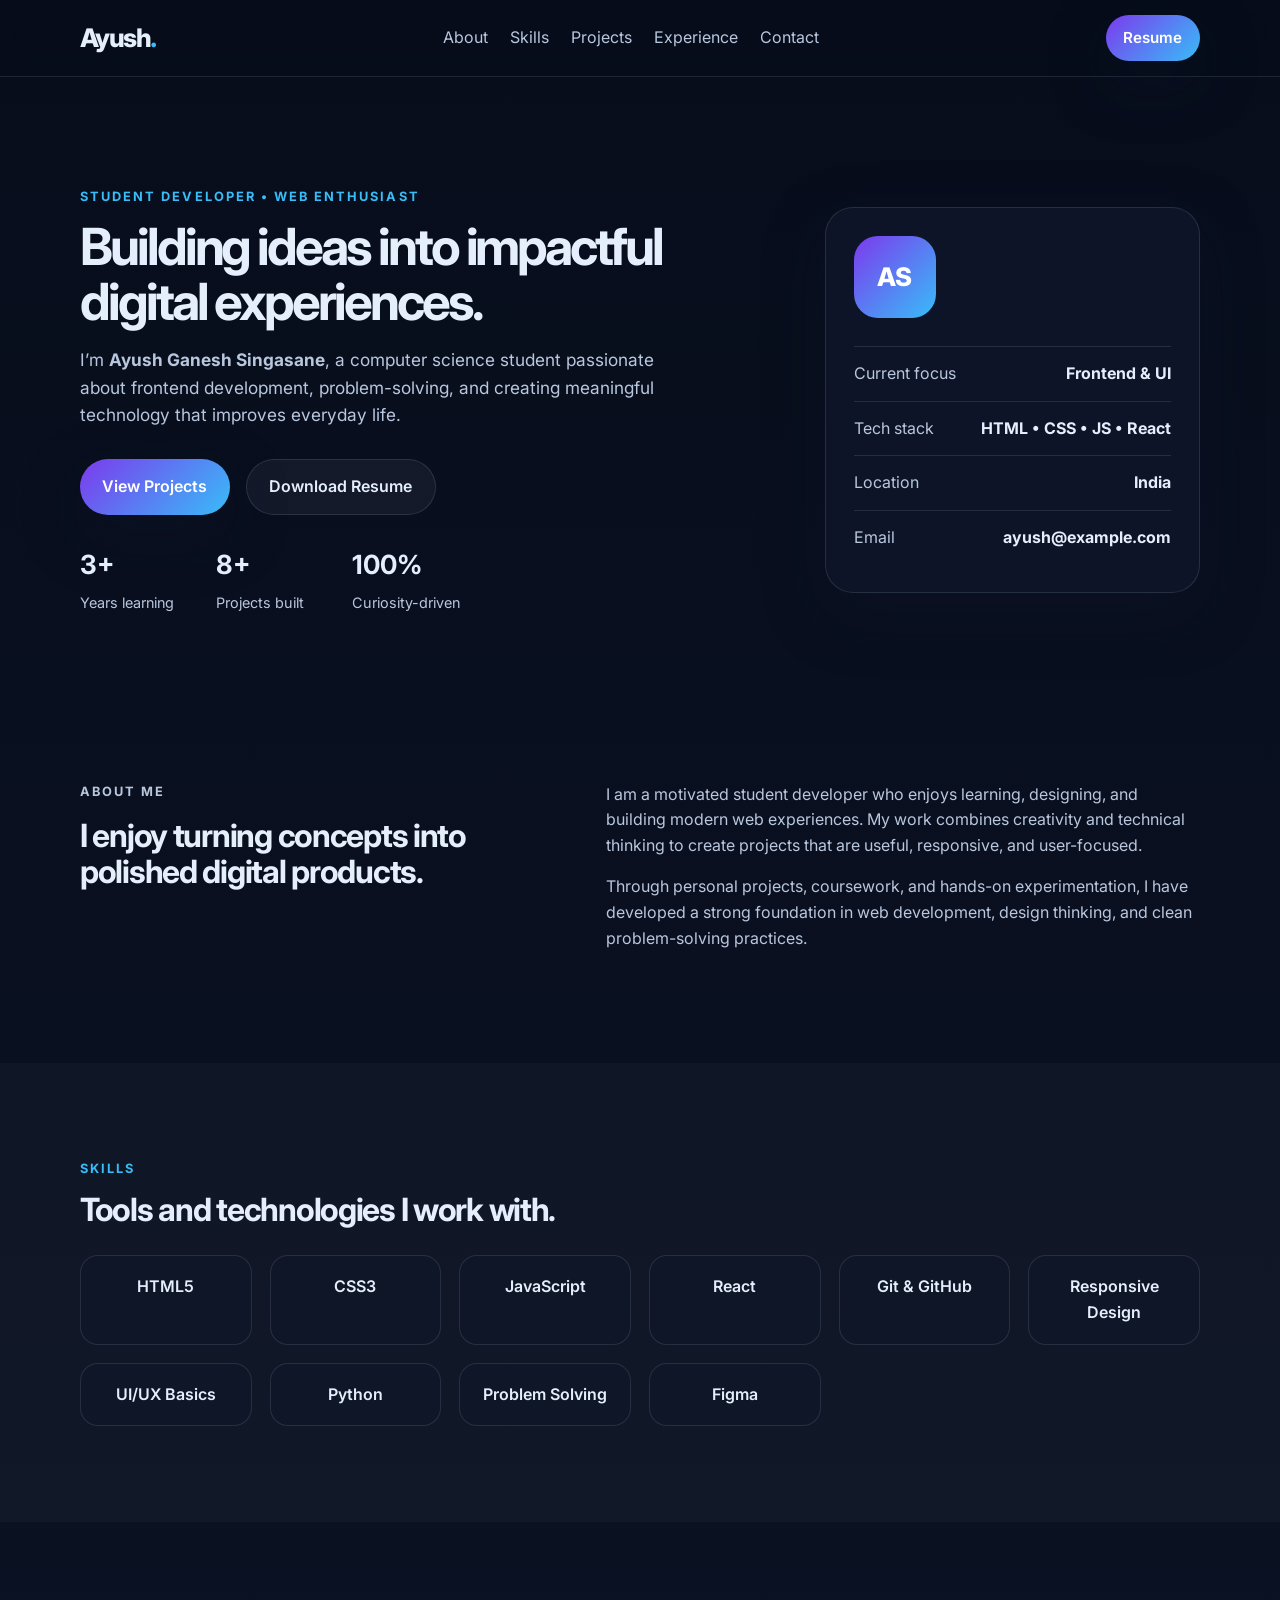
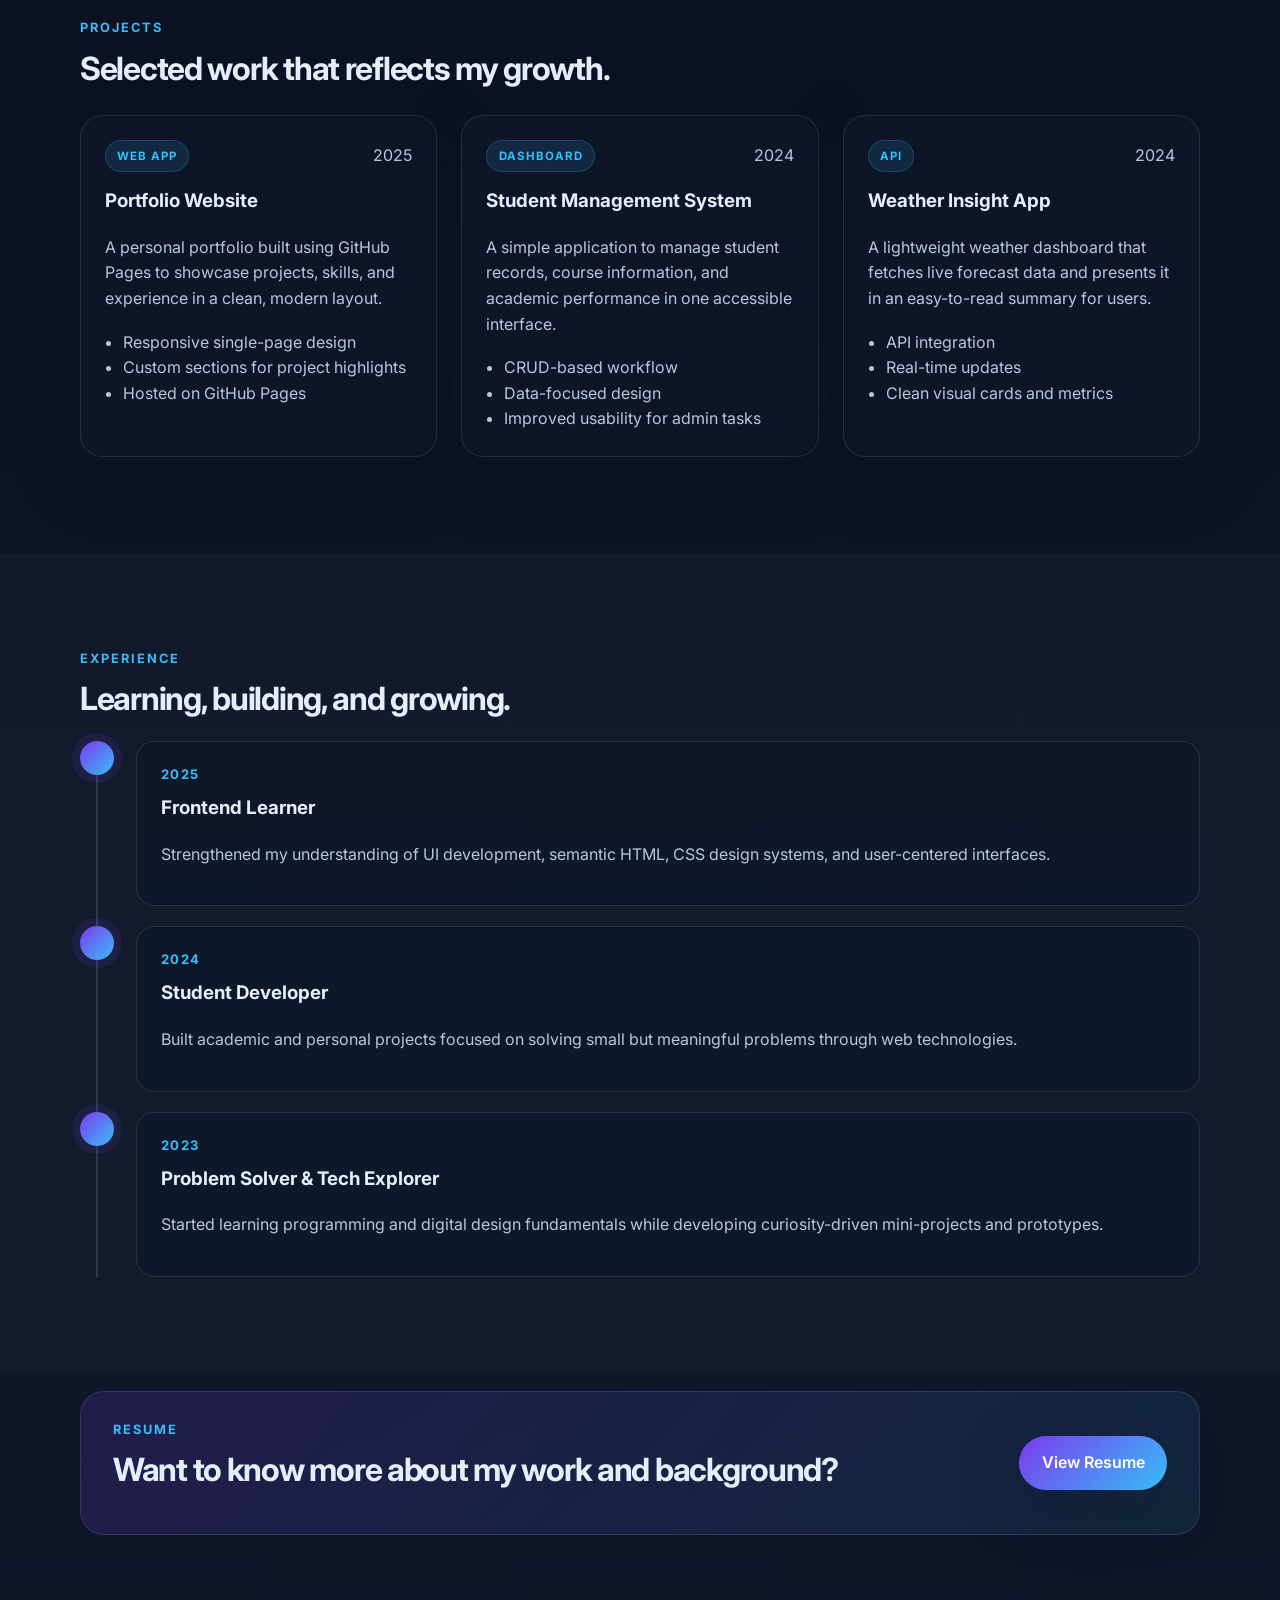
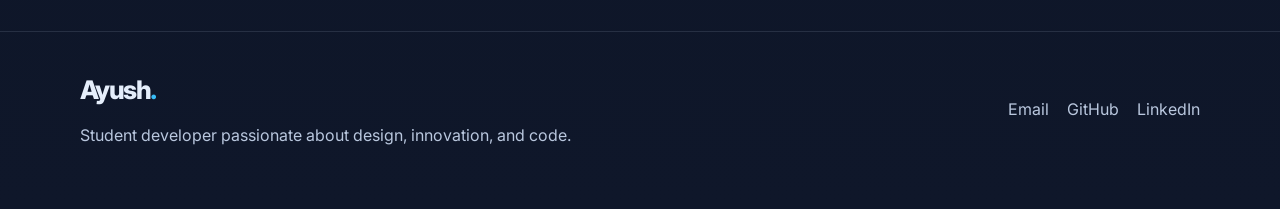
==== commit 19b952e5: "Build a GitHub Pages portfolio website with a modern homepage and a resume page for Ayush Ganesh Sin" ====
--- a/index.html
+++ b/index.html
@@ -2,24 +2,250 @@
 <html lang="en">
   <head>
     <meta charset="UTF-8" />
-    <meta name="viewport" content="width=device-width, initial-scale=1.0, maximum-scale=1" />
-    <title>Ayush Ganesh Singasane — Portfolio</title>
-    <meta name="description" content="Ayush Ganesh Singasane — Portfolio — built on Replit. Update this description to reflect the app." />
-    <meta name="robots" content="index, follow" />
-    <meta property="og:title" content="Ayush Ganesh Singasane — Portfolio" />
-    <meta property="og:description" content="Ayush Ganesh Singasane — Portfolio — built on Replit. Update this description to reflect the app." />
-    <meta property="og:type" content="website" />
-    <meta name="twitter:card" content="summary_large_image" />
-    <meta name="twitter:title" content="Ayush Ganesh Singasane — Portfolio" />
-    <meta name="twitter:description" content="Ayush Ganesh Singasane — Portfolio — built on Replit. Update this description to reflect the app." />
-    <link rel="icon" type="image/svg+xml" href="/favicon.svg" />
-    <link rel="preconnect" href="https://fonts.googleapis.com">
-    <link rel="preconnect" href="https://fonts.gstatic.com" crossorigin>
-    <link href="https://fonts.googleapis.com/css2?family=Inter:wght@400;500;600;700&display=swap" rel="stylesheet">
-    <script type="module" crossorigin src="/assets/index-B_74BCrh.js"></script>
-    <link rel="stylesheet" crossorigin href="/assets/index-BmL-UYQY.css">
+    <meta name="viewport" content="width=device-width, initial-scale=1.0" />
+    <title>Ayush Ganesh Singasane | Portfolio</title>
+    <meta
+      name="description"
+      content="Ayush Ganesh Singasane is a student developer showcasing projects, skills, and experience through a GitHub Pages portfolio."
+    />
+    <meta name="theme-color" content="#0b1020" />
+    <link rel="preconnect" href="https://fonts.googleapis.com" />
+    <link rel="preconnect" href="https://fonts.gstatic.com" crossorigin />
+    <link
+      href="https://fonts.googleapis.com/css2?family=Inter:wght@400;500;600;700;800&display=swap"
+      rel="stylesheet"
+    />
+    <link rel="stylesheet" href="style.css" />
+    <link rel="icon" type="image/svg+xml" href="favicon.svg" />
   </head>
   <body>
-    <div id="root"></div>
+    <header class="site-header">
+      <div class="container nav-wrap">
+        <a href="#top" class="brand">Ayush<span>.</span></a>
+        <nav class="nav" aria-label="Main navigation">
+          <a href="#about">About</a>
+          <a href="#skills">Skills</a>
+          <a href="#projects">Projects</a>
+          <a href="#experience">Experience</a>
+          <a href="#contact">Contact</a>
+        </nav>
+        <a class="button button-small" href="resume.html">Resume</a>
+      </div>
+    </header>
+
+    <main id="top">
+      <section class="hero">
+        <div class="container hero-grid">
+          <div class="hero-copy">
+            <p class="eyebrow">Student Developer • Web Enthusiast</p>
+            <h1>Building ideas into impactful digital experiences.</h1>
+            <p class="lead">
+              I’m <strong>Ayush Ganesh Singasane</strong>, a computer science student
+              passionate about frontend development, problem-solving, and creating
+              meaningful technology that improves everyday life.
+            </p>
+            <div class="cta-row">
+              <a class="button" href="#projects">View Projects</a>
+              <a class="button button-secondary" href="resume.html">Download Resume</a>
+            </div>
+            <ul class="mini-stats" aria-label="Quick stats">
+              <li><strong>3+</strong><span>Years learning</span></li>
+              <li><strong>8+</strong><span>Projects built</span></li>
+              <li><strong>100%</strong><span>Curiosity-driven</span></li>
+            </ul>
+          </div>
+
+          <div class="hero-card" aria-label="Profile overview">
+            <div class="profile-badge">AS</div>
+            <div class="card-row">
+              <span>Current focus</span>
+              <strong>Frontend & UI</strong>
+            </div>
+            <div class="card-row">
+              <span>Tech stack</span>
+              <strong>HTML • CSS • JS • React</strong>
+            </div>
+            <div class="card-row">
+              <span>Location</span>
+              <strong>India</strong>
+            </div>
+            <div class="card-row">
+              <span>Email</span>
+              <strong>ayush@example.com</strong>
+            </div>
+          </div>
+        </div>
+      </section>
+
+      <section id="about" class="section">
+        <div class="container two-col">
+          <div>
+            <p class="section-tag">About Me</p>
+            <h2>I enjoy turning concepts into polished digital products.</h2>
+          </div>
+          <div>
+            <p>
+              I am a motivated student developer who enjoys learning, designing, and
+              building modern web experiences. My work combines creativity and
+              technical thinking to create projects that are useful, responsive, and
+              user-focused.
+            </p>
+            <p>
+              Through personal projects, coursework, and hands-on experimentation, I
+              have developed a strong foundation in web development, design thinking,
+              and clean problem-solving practices.
+            </p>
+          </div>
+        </div>
+      </section>
+
+      <section id="skills" class="section alt-bg">
+        <div class="container">
+          <p class="section-tag">Skills</p>
+          <h2>Tools and technologies I work with.</h2>
+          <div class="skills-grid">
+            <div class="skill-box"><span>HTML5</span></div>
+            <div class="skill-box"><span>CSS3</span></div>
+            <div class="skill-box"><span>JavaScript</span></div>
+            <div class="skill-box"><span>React</span></div>
+            <div class="skill-box"><span>Git & GitHub</span></div>
+            <div class="skill-box"><span>Responsive Design</span></div>
+            <div class="skill-box"><span>UI/UX Basics</span></div>
+            <div class="skill-box"><span>Python</span></div>
+            <div class="skill-box"><span>Problem Solving</span></div>
+            <div class="skill-box"><span>Figma</span></div>
+          </div>
+        </div>
+      </section>
+
+      <section id="projects" class="section">
+        <div class="container">
+          <p class="section-tag">Projects</p>
+          <h2>Selected work that reflects my growth.</h2>
+
+          <div class="projects-grid">
+            <article class="project-card">
+              <div class="project-top">
+                <span class="project-badge">Web App</span>
+                <span class="project-year">2025</span>
+              </div>
+              <h3>Portfolio Website</h3>
+              <p>
+                A personal portfolio built using GitHub Pages to showcase projects,
+                skills, and experience in a clean, modern layout.
+              </p>
+              <ul>
+                <li>Responsive single-page design</li>
+                <li>Custom sections for project highlights</li>
+                <li>Hosted on GitHub Pages</li>
+              </ul>
+            </article>
+
+            <article class="project-card">
+              <div class="project-top">
+                <span class="project-badge">Dashboard</span>
+                <span class="project-year">2024</span>
+              </div>
+              <h3>Student Management System</h3>
+              <p>
+                A simple application to manage student records, course information, and
+                academic performance in one accessible interface.
+              </p>
+              <ul>
+                <li>CRUD-based workflow</li>
+                <li>Data-focused design</li>
+                <li>Improved usability for admin tasks</li>
+              </ul>
+            </article>
+
+            <article class="project-card">
+              <div class="project-top">
+                <span class="project-badge">API</span>
+                <span class="project-year">2024</span>
+              </div>
+              <h3>Weather Insight App</h3>
+              <p>
+                A lightweight weather dashboard that fetches live forecast data and
+                presents it in an easy-to-read summary for users.
+              </p>
+              <ul>
+                <li>API integration</li>
+                <li>Real-time updates</li>
+                <li>Clean visual cards and metrics</li>
+              </ul>
+            </article>
+          </div>
+        </div>
+      </section>
+
+      <section id="experience" class="section alt-bg">
+        <div class="container">
+          <p class="section-tag">Experience</p>
+          <h2>Learning, building, and growing.</h2>
+
+          <div class="timeline">
+            <div class="timeline-item">
+              <div class="timeline-dot"></div>
+              <div class="timeline-content">
+                <span class="timeline-date">2025</span>
+                <h3>Frontend Learner</h3>
+                <p>
+                  Strengthened my understanding of UI development, semantic HTML,
+                  CSS design systems, and user-centered interfaces.
+                </p>
+              </div>
+            </div>
+
+            <div class="timeline-item">
+              <div class="timeline-dot"></div>
+              <div class="timeline-content">
+                <span class="timeline-date">2024</span>
+                <h3>Student Developer</h3>
+                <p>
+                  Built academic and personal projects focused on solving small but
+                  meaningful problems through web technologies.
+                </p>
+              </div>
+            </div>
+
+            <div class="timeline-item">
+              <div class="timeline-dot"></div>
+              <div class="timeline-content">
+                <span class="timeline-date">2023</span>
+                <h3>Problem Solver & Tech Explorer</h3>
+                <p>
+                  Started learning programming and digital design fundamentals while
+                  developing curiosity-driven mini-projects and prototypes.
+                </p>
+              </div>
+            </div>
+          </div>
+        </div>
+      </section>
+
+      <section class="section cta-banner">
+        <div class="container cta-box">
+          <div>
+            <p class="section-tag">Resume</p>
+            <h2>Want to know more about my work and background?</h2>
+          </div>
+          <a class="button" href="resume.html">View Resume</a>
+        </div>
+      </section>
+    </main>
+
+    <footer id="contact" class="site-footer">
+      <div class="container footer-wrap">
+        <div>
+          <a href="#top" class="brand">Ayush<span>.</span></a>
+          <p>Student developer passionate about design, innovation, and code.</p>
+        </div>
+        <div class="footer-links">
+          <a href="mailto:ayush@example.com">Email</a>
+          <a href="https://github.com/Ayush99113" target="_blank" rel="noreferrer">GitHub</a>
+          <a href="https://www.linkedin.com" target="_blank" rel="noreferrer">LinkedIn</a>
+        </div>
+      </div>
+    </footer>
   </body>
 </html>
--- a/style.css
+++ b/style.css
@@ -0,0 +1,528 @@
+:root {
+  --bg: #0b1020;
+  --bg-soft: #111827;
+  --panel: rgba(17, 24, 39, 0.9);
+  --panel-light: #f8fafc;
+  --text: #e5eefb;
+  --text-soft: #b9c7de;
+  --muted: #7f8ca7;
+  --primary: #7c3aed;
+  --secondary: #38bdf8;
+  --accent: #34d399;
+  --border: rgba(148, 163, 184, 0.18);
+  --shadow: 0 20px 60px rgba(15, 23, 42, 0.35);
+}
+
+* {
+  box-sizing: border-box;
+}
+
+html {
+  scroll-behavior: smooth;
+}
+
+body {
+  margin: 0;
+  font-family: "Inter", sans-serif;
+  background: linear-gradient(180deg, #070d1b 0%, #0f172a 100%);
+  color: var(--text);
+  line-height: 1.6;
+}
+
+a {
+  color: inherit;
+  text-decoration: none;
+}
+
+img {
+  max-width: 100%;
+  display: block;
+}
+
+.container {
+  width: min(1120px, calc(100% - 32px));
+  margin: 0 auto;
+}
+
+.section {
+  padding: 96px 0;
+}
+
+.alt-bg {
+  background: rgba(148, 163, 184, 0.04);
+}
+
+.site-header {
+  position: sticky;
+  top: 0;
+  z-index: 10;
+  backdrop-filter: blur(12px);
+  background: rgba(7, 13, 27, 0.7);
+  border-bottom: 1px solid var(--border);
+}
+
+.nav-wrap {
+  display: flex;
+  align-items: center;
+  justify-content: space-between;
+  min-height: 76px;
+  gap: 24px;
+}
+
+.brand {
+  font-size: 1.6rem;
+  font-weight: 800;
+  letter-spacing: -0.06em;
+}
+
+.brand span {
+  color: var(--secondary);
+}
+
+.nav {
+  display: flex;
+  align-items: center;
+  gap: 22px;
+  color: var(--text-soft);
+}
+
+.nav a {
+  transition: color 0.2s ease;
+}
+
+.nav a:hover,
+.nav a:focus-visible {
+  color: var(--text);
+}
+
+.button {
+  display: inline-flex;
+  align-items: center;
+  justify-content: center;
+  background: linear-gradient(135deg, var(--primary), var(--secondary));
+  color: white;
+  border: none;
+  padding: 0.9rem 1.4rem;
+  border-radius: 999px;
+  font-weight: 600;
+  box-shadow: var(--shadow);
+  transition: transform 0.2s ease, box-shadow 0.2s ease;
+}
+
+.button:hover,
+.button:focus-visible {
+  transform: translateY(-1px);
+  box-shadow: 0 18px 40px rgba(124, 58, 237, 0.4);
+}
+
+.button-small {
+  padding: 0.7rem 1.1rem;
+  font-size: 0.95rem;
+}
+
+.button-secondary {
+  background: rgba(148, 163, 184, 0.08);
+  border: 1px solid var(--border);
+  color: var(--text);
+  box-shadow: none;
+}
+
+.hero {
+  padding: 110px 0 72px;
+}
+
+.hero-grid {
+  display: grid;
+  grid-template-columns: 1.3fr 0.7fr;
+  gap: 48px;
+  align-items: center;
+}
+
+.eyebrow,
+.section-tag {
+  margin: 0 0 12px;
+  font-size: 0.8rem;
+  font-weight: 700;
+  letter-spacing: 0.16em;
+  text-transform: uppercase;
+  color: var(--secondary);
+}
+
+h1,
+h2,
+h3,
+p {
+  margin-top: 0;
+}
+
+h1 {
+  font-size: clamp(2.6rem, 4vw, 4.4rem);
+  line-height: 1.06;
+  letter-spacing: -0.06em;
+  margin-bottom: 18px;
+}
+
+h2 {
+  font-size: clamp(2rem, 2.2vw, 2.8rem);
+  line-height: 1.12;
+  letter-spacing: -0.04em;
+  margin-bottom: 18px;
+}
+
+.lead {
+  max-width: 620px;
+  font-size: 1.08rem;
+  color: var(--text-soft);
+}
+
+.cta-row {
+  display: flex;
+  flex-wrap: wrap;
+  gap: 16px;
+  margin: 30px 0 28px;
+}
+
+.mini-stats {
+  list-style: none;
+  padding: 0;
+  margin: 0;
+  display: flex;
+  flex-wrap: wrap;
+  gap: 26px;
+}
+
+.mini-stats li {
+  display: flex;
+  flex-direction: column;
+  gap: 5px;
+  min-width: 110px;
+}
+
+.mini-stats strong {
+  font-size: 1.65rem;
+  color: var(--text);
+}
+
+.mini-stats span {
+  color: var(--text-soft);
+  font-size: 0.9rem;
+}
+
+.hero-card {
+  background: rgba(15, 23, 42, 0.82);
+  border: 1px solid var(--border);
+  border-radius: 28px;
+  padding: 28px;
+  box-shadow: var(--shadow);
+}
+
+.profile-badge {
+  width: 82px;
+  height: 82px;
+  border-radius: 24px;
+  display: grid;
+  place-items: center;
+  font-weight: 800;
+  font-size: 1.6rem;
+  color: white;
+  background: linear-gradient(135deg, var(--primary), var(--secondary));
+  margin-bottom: 28px;
+}
+
+.card-row {
+  display: flex;
+  justify-content: space-between;
+  gap: 16px;
+  padding: 14px 0;
+  border-top: 1px solid var(--border);
+}
+
+.card-row:first-of-type {
+  border-top: none;
+}
+
+.card-row span {
+  color: var(--text-soft);
+}
+
+.two-col {
+  display: grid;
+  grid-template-columns: 0.9fr 1.1fr;
+  gap: 40px;
+  align-items: start;
+}
+
+.two-col p {
+  color: var(--text-soft);
+  margin-bottom: 1rem;
+}
+
+.skills-grid {
+  display: grid;
+  grid-template-columns: repeat(auto-fit, minmax(150px, 1fr));
+  gap: 18px;
+  margin-top: 28px;
+}
+
+.skill-box {
+  padding: 18px 16px;
+  border-radius: 18px;
+  background: rgba(15, 23, 42, 0.7);
+  border: 1px solid var(--border);
+  color: var(--text);
+  text-align: center;
+  font-weight: 600;
+}
+
+.projects-grid {
+  display: grid;
+  grid-template-columns: repeat(auto-fit, minmax(260px, 1fr));
+  gap: 24px;
+  margin-top: 28px;
+}
+
+.project-card {
+  background: rgba(15, 23, 42, 0.7);
+  border: 1px solid var(--border);
+  border-radius: 22px;
+  padding: 24px;
+  box-shadow: var(--shadow);
+}
+
+.project-top {
+  display: flex;
+  justify-content: space-between;
+  align-items: center;
+  margin-bottom: 14px;
+  color: var(--text-soft);
+}
+
+.project-badge {
+  background: rgba(56, 189, 248, 0.12);
+  color: var(--secondary);
+  border: 1px solid rgba(56, 189, 248, 0.2);
+  border-radius: 999px;
+  padding: 0.38rem 0.7rem;
+  font-size: 0.72rem;
+  font-weight: 700;
+  text-transform: uppercase;
+  letter-spacing: 0.08em;
+}
+
+.project-card p,
+.project-card li,
+.timeline-content p {
+  color: var(--text-soft);
+}
+
+.project-card ul {
+  margin: 18px 0 0;
+  padding-left: 18px;
+}
+
+.timeline {
+  position: relative;
+  margin-top: 24px;
+  display: grid;
+  gap: 20px;
+}
+
+.timeline::before {
+  content: "";
+  position: absolute;
+  left: 16px;
+  top: 0;
+  bottom: 0;
+  width: 2px;
+  background: rgba(148, 163, 184, 0.22);
+}
+
+.timeline-item {
+  position: relative;
+  display: grid;
+  grid-template-columns: 34px 1fr;
+  gap: 22px;
+  align-items: start;
+}
+
+.timeline-dot {
+  position: relative;
+  width: 34px;
+  height: 34px;
+  border-radius: 50%;
+  background: linear-gradient(135deg, var(--primary), var(--secondary));
+  box-shadow: 0 0 0 8px rgba(124, 58, 237, 0.12);
+  z-index: 1;
+}
+
+.timeline-content {
+  background: rgba(15, 23, 42, 0.7);
+  border: 1px solid var(--border);
+  border-radius: 18px;
+  padding: 22px 24px;
+}
+
+.timeline-date {
+  display: block;
+  margin-bottom: 8px;
+  font-size: 0.82rem;
+  font-weight: 700;
+  letter-spacing: 0.1em;
+  text-transform: uppercase;
+  color: var(--secondary);
+}
+
+.cta-banner {
+  padding-top: 18px;
+}
+
+.cta-box {
+  display: flex;
+  align-items: center;
+  justify-content: space-between;
+  gap: 20px;
+  padding: 28px 32px;
+  border: 1px solid var(--border);
+  border-radius: 24px;
+  background: linear-gradient(135deg, rgba(124, 58, 237, 0.18), rgba(56, 189, 248, 0.1));
+}
+
+.site-footer {
+  padding: 38px 0 60px;
+  border-top: 1px solid var(--border);
+}
+
+.footer-wrap {
+  display: flex;
+  align-items: center;
+  justify-content: space-between;
+  gap: 20px;
+}
+
+.footer-wrap p {
+  margin: 12px 0 0;
+  color: var(--text-soft);
+}
+
+.footer-links {
+  display: flex;
+  flex-wrap: wrap;
+  gap: 18px;
+  color: var(--text-soft);
+}
+
+.resume-page {
+  background: #eef3ff;
+  color: #0f172a;
+}
+
+.resume-header {
+  background: rgba(15, 23, 42, 0.9);
+}
+
+.resume-main {
+  padding: 72px 0 96px;
+}
+
+.resume-card {
+  background: white;
+  border-radius: 28px;
+  padding: clamp(24px, 4vw, 42px);
+  box-shadow: 0 24px 60px rgba(15, 23, 42, 0.12);
+}
+
+.resume-top {
+  display: flex;
+  justify-content: space-between;
+  align-items: end;
+  gap: 18px;
+  border-bottom: 1px solid rgba(15, 23, 42, 0.08);
+  padding-bottom: 24px;
+  margin-bottom: 18px;
+}
+
+.resume-role {
+  font-size: 1.05rem;
+  color: #475569;
+}
+
+.resume-section {
+  padding-top: 18px;
+}
+
+.two-col-grid {
+  display: grid;
+  grid-template-columns: repeat(2, minmax(0, 1fr));
+  gap: 32px;
+}
+
+.entry {
+  margin-bottom: 18px;
+}
+
+.entry h3 {
+  margin-bottom: 6px;
+}
+
+.meta {
+  color: #6b7280;
+  font-size: 0.92rem;
+  font-weight: 600;
+  margin-bottom: 8px;
+}
+
+.resume-list {
+  margin: 0;
+  padding-left: 18px;
+  color: #334155;
+}
+
+@media (max-width: 820px) {
+  .nav {
+    display: none;
+  }
+
+  .hero-grid,
+  .two-col,
+  .two-col-grid,
+  .footer-wrap,
+  .cta-box,
+  .resume-top {
+    grid-template-columns: 1fr;
+    display: grid;
+  }
+
+  .footer-wrap,
+  .cta-box,
+  .resume-top {
+    justify-content: stretch;
+  }
+
+  .hero {
+    padding-top: 80px;
+  }
+
+  .section {
+    padding: 72px 0;
+  }
+}
+
+@media (max-width: 540px) {
+  h1 {
+    letter-spacing: -0.05em;
+  }
+
+  .button,
+  .button-small {
+    width: 100%;
+  }
+
+  .cta-row {
+    flex-direction: column;
+  }
+
+  .mini-stats {
+    display: grid;
+    grid-template-columns: 1fr;
+  }
+}
